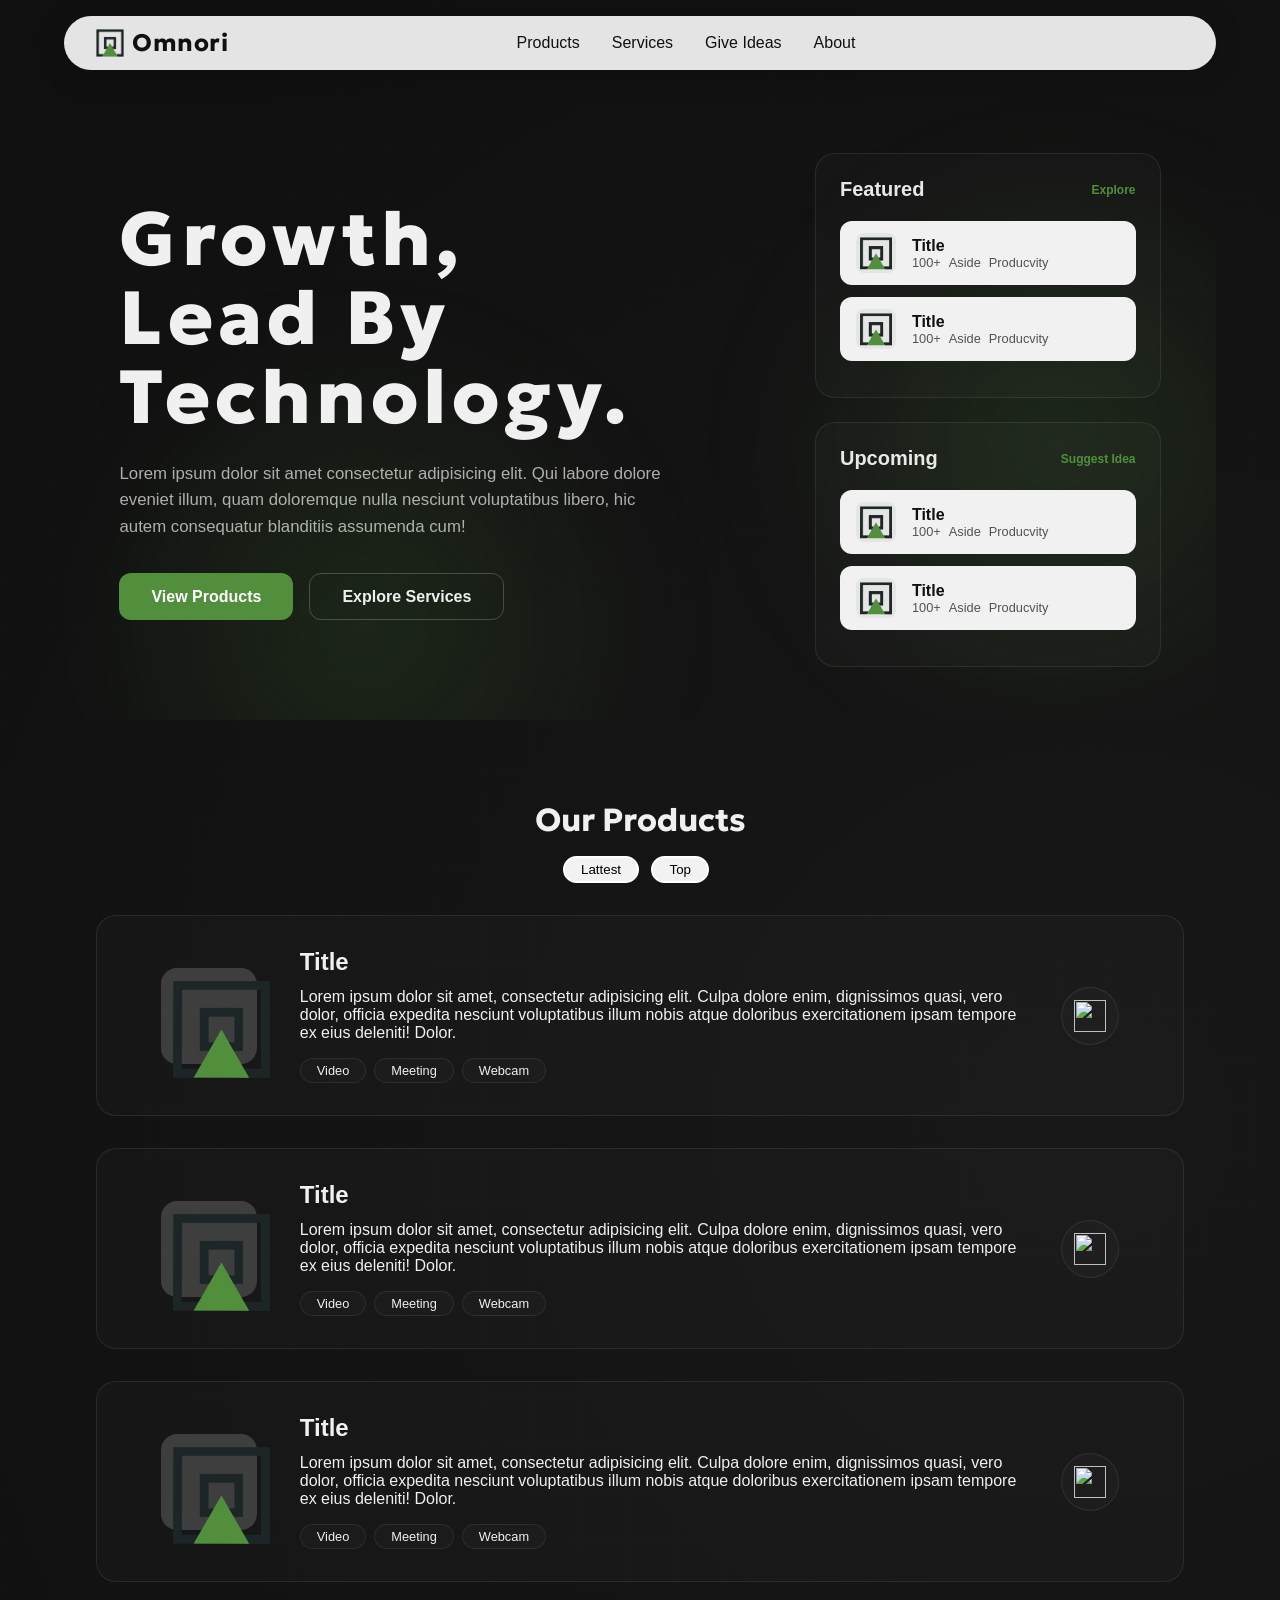
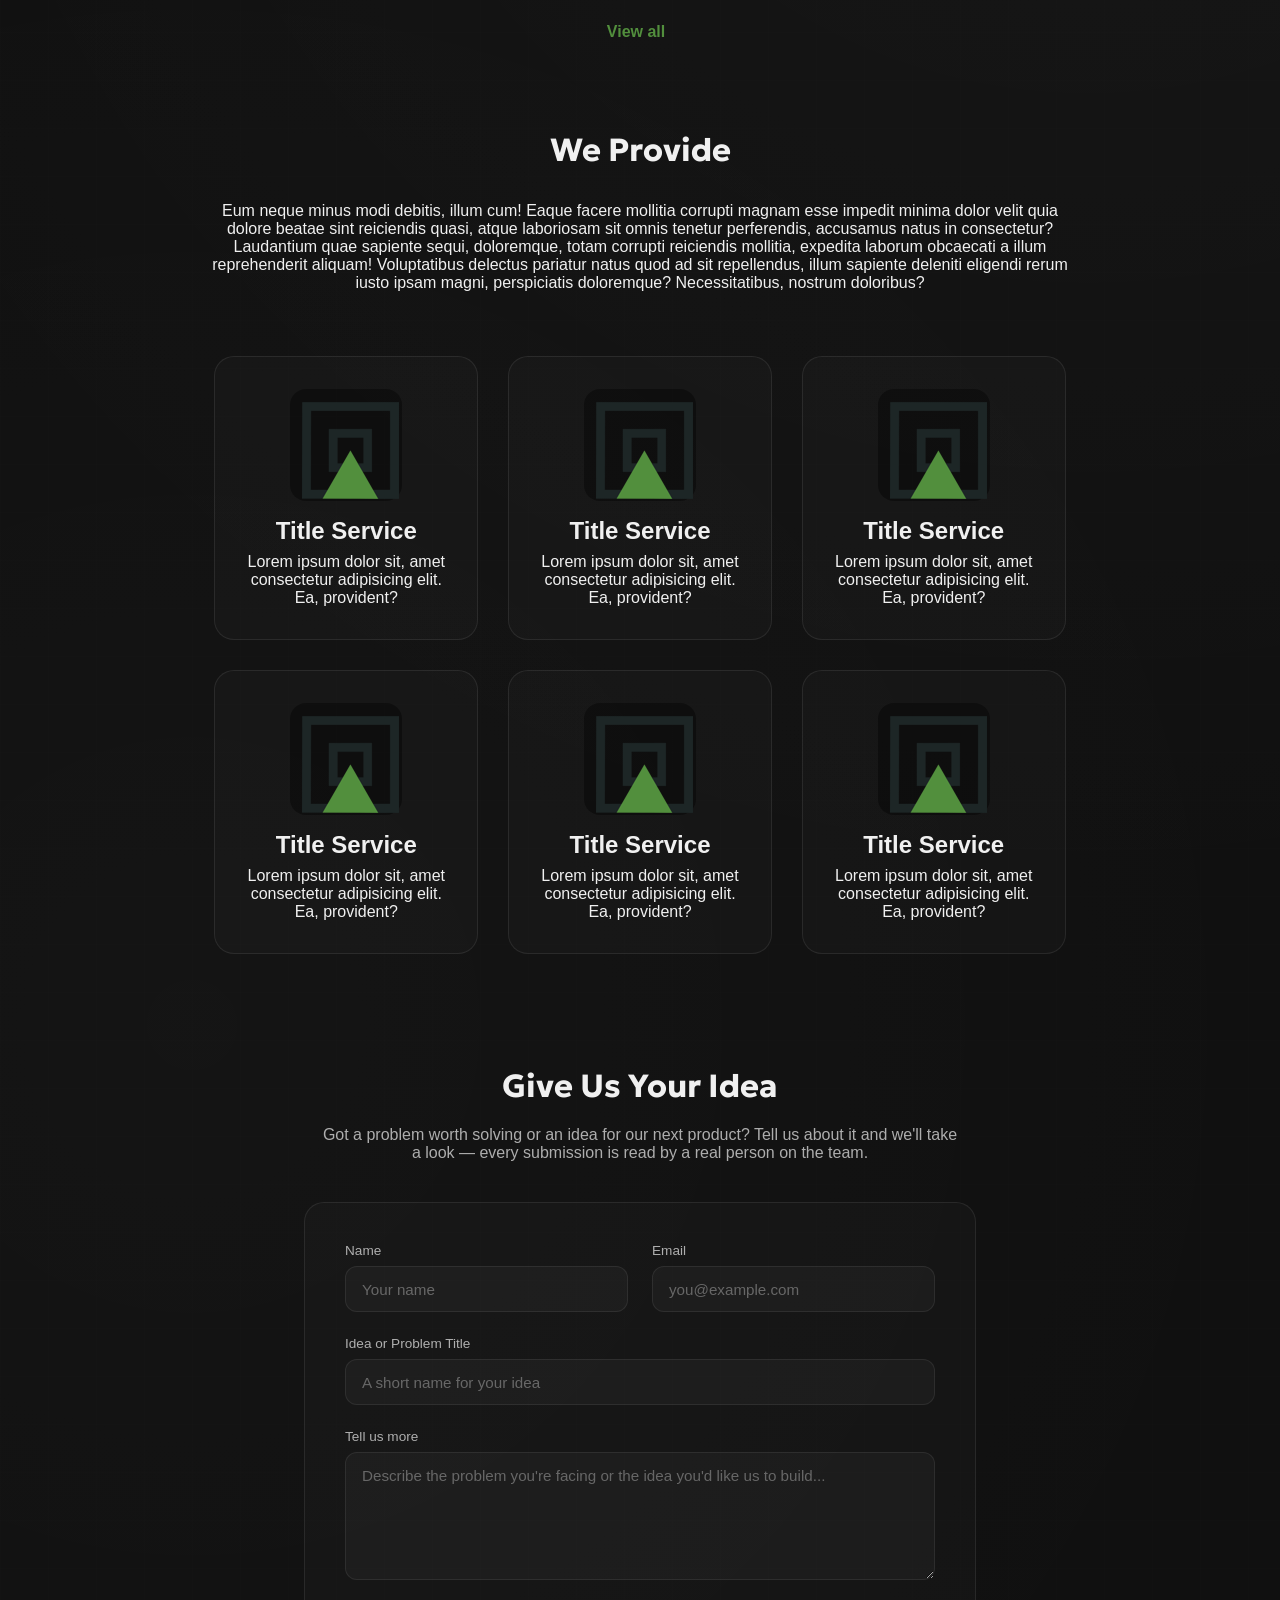
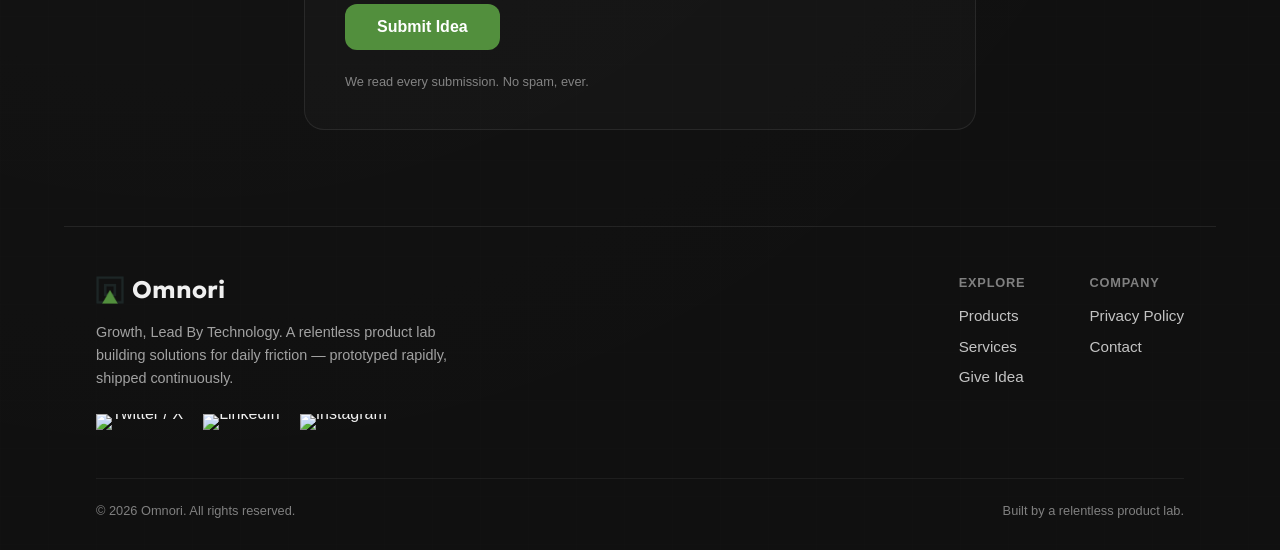
==== index.html @ 2a8014b4 "added responsivce mess" ====
<!DOCTYPE html>
<html lang="en">

<head>
    <meta charset="UTF-8">
    <meta name="viewport" content="width=device-width, initial-scale=1.0">
    <title>Omnori - Growth, Lead By Technology.</title>
  <meta name="title" content="Omnori | Relentless Product Lab | Endless Innovation">
  <meta name="description" content="Omnori is a relentless product lab building solutions for daily friction. We prototype rapidly and ship continuously. Explore tools like Infinity V Cam and PomoInfinity.">
  <meta name="keywords" content="Omnori, Infinity V Cam, PomoInfinity, product lab, rapid prototyping, browser extensions, productivity tools, virtual camera, pomodoro app, innovation">
  <meta name="author" content="Omnori">
  <meta name="robots" content="index, follow">
  <link rel="canonical" href="https://omnori.github.io/">

  <!-- Open Graph / Facebook -->
  <meta property="og:type" content="website">
  <meta property="og:url" content="https://omnori.github.io/">
  <meta property="og:title" content="Omnori | Relentless Product Lab">
  <meta property="og:description" content="Building solutions for daily friction. Rapid prototyping and continuous shipping. Discover our ecosystem of products.">
  <meta property="og:image" content="https://omnori.github.io/logo/logo-horizontal.jpg">

  <!-- Twitter -->
  <meta property="twitter:card" content="summary_large_image">
  <meta property="twitter:url" content="https://omnori.github.io/">
  <meta property="twitter:title" content="Omnori | Relentless Product Lab">
  <meta property="twitter:description" content="Building solutions for daily friction. Rapid prototyping and continuous shipping. Discover our ecosystem of products.">
  <meta property="twitter:image" content="https://omnori.github.io/logo/logo-horizontal.jpg">

  <!-- Favicon and Icons -->
  <link rel="icon" type="image/png" href="logo/logo-sm.png">
  <link rel="shortcut icon" type="image/png" href="logo/logo-sm.png">
  <link rel="apple-touch-icon" href="logo/logo.png">
  <link rel="manifest" href="manifest.json">
  <meta name="theme-color" content="#528F3D">

  <!-- JSON-LD Structured Data -->
  <script type="application/ld+json">
  {
    "@context": "https://schema.org",
    "@type": "Organization",
    "name": "Omnori",
    "url": "https://omnori.github.io/",
    "logo": "https://omnori.github.io/logo/logo.png",
    "image": "https://omnori.github.io/logo/logo-horizontal.jpg",
    "description": "A relentless product lab building solutions for daily friction. We prototype rapidly and ship continuously.",
    "brand": {
      "@type": "Brand",
      "name": "Omnori"
    },
    "slogan": "Endless Innovation"
  }
  </script>

    <!-- Styles and Css -->
    <style>
        /* fonts */
@import url('https://fonts.googleapis.com/css2?family=Geologica:wght,CRSV@100..900,0&display=swap');

    </style>
    <link rel="stylesheet" href="style.css">

</head>

<body>
    <div id="maincontainer">
        <header>
            <a id="logo">
                <img src="logo/logo.png" alt="Omnori Logo">
                <span>Omnori</span>
            </a>
            <div class="navi">
                <a href="#products"> Products </a>
                <a href="#services"> Services</a>
                <a href="#giveidea"> Give Ideas </a>
                <a href=""> About</a>

            </div>
            <div class="socials">
                <a href=""><img src="https://img.icons8.com/?size=100&id=85140&format=png&color=000000" alt=""></a>
                <a href=""><img src="https://img.icons8.com/?size=100&id=106567&format=png&color=000000" alt=""></a>
                <a href=""><img src="https://img.icons8.com/?size=100&id=86982&format=png&color=000000" alt=""></a>
            </div>
            <button id="navToggle" class="navtoggle" aria-label="Toggle navigation" aria-expanded="false">
                <span></span>
                <span></span>
                <span></span>
            </button>
        </header>

        <div id="hero">
            <div class="left">
                <div class="textsec">
                    <h2>Growth, <br> Lead By Technology.</h2>
                    <h4>Lorem ipsum dolor sit amet consectetur adipisicing elit. Qui labore dolore eveniet illum, quam
                        doloremque nulla nesciunt voluptatibus libero, hic autem consequatur blanditiis assumenda cum!
                    </h4>
                </div>

                <div class="cta">
                    <button>View Products</button><button>Explore Services</button>
                </div>

            </div>
            <div class="right">
                <div class="spotlight">
                    <div class="title">
                        <h2>Featured</h2>
                        <a href="">Explore</a>
                    </div>
                    <div class="pritem">
                        <img class="appicon" src="logo/logo-sm.png" alt="">
                        <div class="apptext">
                            <h3>Title</h3>
                            <div class="tags">
                                <span>100+</span>
                                <span>Aside</span>
                                <span>Producvity</span>
                            </div>
                        </div>
                    </div>
                    <div class="pritem">
                        <img class="appicon" src="logo/logo-sm.png" alt="">
                        <div class="apptext">
                            <h3>Title</h3>
                            <div class="tags">
                                <span>100+</span>
                                <span>Aside</span>
                                <span>Producvity</span>
                            </div>
                        </div>
                    </div>
                </div>
                <div class="spotlight">
                    <div class="title">
                        <h2>Upcoming</h2>
                        <a href="#giveidea">Suggest Idea</a>
                    </div>
                    <div class="pritem">
                        <img class="appicon" src="logo/logo-sm.png" alt="">
                        <div class="apptext">
                            <h3>Title</h3>
                            <div class="tags">
                                <span>100+</span>
                                <span>Aside</span>
                                <span>Producvity</span>
                            </div>
                        </div>
                    </div>
                    <div class="pritem">
                        <img class="appicon" src="logo/logo-sm.png" alt="">
                        <div class="apptext">
                            <h3>Title</h3>
                            <div class="tags">
                                <span>100+</span>
                                <span>Aside</span>
                                <span>Producvity</span>
                            </div>
                        </div>
                    </div>
                </div>
            </div>

        </div>
        <div id="products">
            <div class="heading">
                <h1>Our Products</h1>
                <div class="tags"><button>Lattest</button> <button>Top</button></div>
            </div>
            <div class="itemlist">
                <div class="item">

                    <div class="logo">
                        <img src="logo/logo-sm.png" alt="">

                    </div>
                    <div class="context">
                        <h3>Title</h3>
                        <p>Lorem ipsum dolor sit amet, consectetur adipisicing elit. Culpa dolore enim, dignissimos
                            quasi, vero dolor, officia expedita nesciunt voluptatibus illum nobis atque doloribus
                            exercitationem ipsam tempore ex eius deleniti! Dolor.</p>
                        <div class="tags"> <span>Video</span> <span>Meeting</span> <span>Webcam</span> </div>
                    </div>
                    <button><img src="https://img.icons8.com/?size=100&id=85504&format=png&color=f1f1f1"
                            alt=""></button>
                </div>
                 <div class="item">

                    <div class="logo">
                        <img src="logo/logo-sm.png" alt="">
                    </div>
                    <div class="context">
                        <h3>Title</h3>
                        <p>Lorem ipsum dolor sit amet, consectetur adipisicing elit. Culpa dolore enim, dignissimos
                            quasi, vero dolor, officia expedita nesciunt voluptatibus illum nobis atque doloribus
                            exercitationem ipsam tempore ex eius deleniti! Dolor.</p>
                        <div class="tags"> <span>Video</span> <span>Meeting</span> <span>Webcam</span> </div>
                    </div>
                    <button><img src="https://img.icons8.com/?size=100&id=85504&format=png&color=f1f1f1"
                            alt=""></button>
                </div>
                <div class="item">

                    <div class="logo">
                        <img src="logo/logo-sm.png" alt="">

                    </div>
                    <div class="context">
                        <h3>Title</h3>
                        <p>Lorem ipsum dolor sit amet, consectetur adipisicing elit. Culpa dolore enim, dignissimos
                            quasi, vero dolor, officia expedita nesciunt voluptatibus illum nobis atque doloribus
                            exercitationem ipsam tempore ex eius deleniti! Dolor.</p>
                        <div class="tags"> <span>Video</span> <span>Meeting</span> <span>Webcam</span> </div>
                    </div>
                    <button><img src="https://img.icons8.com/?size=100&id=85504&format=png&color=f1f1f1"
                            alt=""></button>
                </div>
            </div>
            <div class="moresec">
                <a href="" class="viewmore"> View all <img
                        src="https://img.icons8.com/?size=100&id=85123&format=png&color=f1f1f1" alt=""></a>
            </div>
        </div>
        <div id="services">
            <div class="heading">
                <h1>We Provide</h1>
                <p>Eum neque minus modi debitis, illum cum! Eaque facere mollitia corrupti magnam esse impedit minima
                    dolor velit quia dolore beatae sint reiciendis quasi, atque laboriosam sit omnis tenetur
                    perferendis, accusamus natus in consectetur? Laudantium quae sapiente sequi, doloremque, totam
                    corrupti reiciendis mollitia, expedita laborum obcaecati a illum reprehenderit aliquam! Voluptatibus
                    delectus pariatur natus quod ad sit repellendus, illum sapiente deleniti eligendi rerum iusto ipsam
                    magni, perspiciatis doloremque? Necessitatibus, nostrum doloribus?</p>

            </div>
            <div class="servitemcont">
                <div class="servitem">
                    <div class="servicon">
                        <img src="logo/logo-sm.png" alt="">
                    </div>
                    <div class="context">
                        <h3>Title Service</h3>
                        <p>Lorem ipsum dolor sit, amet consectetur adipisicing elit. Ea, provident?</p>
                    </div>
                </div>
                <div class="servitem">
                    <div class="servicon">
                        <img src="logo/logo-sm.png" alt="">
                    </div>
                    <div class="context">
                        <h3>Title Service</h3>
                        <p>Lorem ipsum dolor sit, amet consectetur adipisicing elit. Ea, provident?</p>
                    </div>
                </div>
                <div class="servitem">
                    <div class="servicon">
                        <img src="logo/logo-sm.png" alt="">
                    </div>
                    <div class="context">
                        <h3>Title Service</h3>
                        <p>Lorem ipsum dolor sit, amet consectetur adipisicing elit. Ea, provident?</p>
                    </div>
                </div>
                 <div class="servitem">
                    <div class="servicon">
                        <img src="logo/logo-sm.png" alt="">
                    </div>
                    <div class="context">
                        <h3>Title Service</h3>
                        <p>Lorem ipsum dolor sit, amet consectetur adipisicing elit. Ea, provident?</p>
                    </div>
                </div>
                <div class="servitem">
                    <div class="servicon">
                        <img src="logo/logo-sm.png" alt="">
                    </div>
                    <div class="context">
                        <h3>Title Service</h3>
                        <p>Lorem ipsum dolor sit, amet consectetur adipisicing elit. Ea, provident?</p>
                    </div>
                </div>
                <div class="servitem">
                    <div class="servicon">
                        <img src="logo/logo-sm.png" alt="">
                    </div>
                    <div class="context">
                        <h3>Title Service</h3>
                        <p>Lorem ipsum dolor sit, amet consectetur adipisicing elit. Ea, provident?</p>
                    </div>
                </div>
            </div>

        </div>

        <div id="giveidea">
            <div class="heading">
                <h1>Give Us Your Idea</h1>
                <p>Got a problem worth solving or an idea for our next product? Tell us about it and we'll take a
                    look — every submission is read by a real person on the team.</p>
            </div>
            <form class="ideaform">
                <div class="formrow">
                    <div class="formgroup">
                        <label for="ideaName">Name</label>
                        <input type="text" id="ideaName" name="name" placeholder="Your name" required>
                    </div>
                    <div class="formgroup">
                        <label for="ideaEmail">Email</label>
                        <input type="email" id="ideaEmail" name="email" placeholder="you@example.com" required>
                    </div>
                </div>
                <div class="formgroup">
                    <label for="ideaTitle">Idea or Problem Title</label>
                    <input type="text" id="ideaTitle" name="title" placeholder="A short name for your idea" required>
                </div>
                <div class="formgroup">
                    <label for="ideaDetails">Tell us more</label>
                    <textarea id="ideaDetails" name="details" rows="5"
                        placeholder="Describe the problem you're facing or the idea you'd like us to build..."
                        required></textarea>
                </div>
                <button type="submit" class="submitbtn">Submit Idea</button>
                <p class="formnote">We read every submission. No spam, ever.</p>
            </form>
        </div>

    </div>

    <footer>
        <div class="footertop">
            <div class="footerbrand">
                <a class="brandlogo" href="#">
                    <img src="logo/logo.png" alt="Omnori Logo">
                    <span>Omnori</span>
                </a>
                <p>Growth, Lead By Technology. A relentless product lab building solutions for daily friction —
                    prototyped rapidly, shipped continuously.</p>
                <div class="socials">
                    <a href=""><img src="https://img.icons8.com/?size=100&id=85140&format=png&color=f1f1f1" alt="Twitter / X"></a>
                    <a href=""><img src="https://img.icons8.com/?size=100&id=106567&format=png&color=f1f1f1" alt="LinkedIn"></a>
                    <a href=""><img src="https://img.icons8.com/?size=100&id=86982&format=png&color=f1f1f1" alt="Instagram"></a>
                </div>
            </div>
            <div class="footerlinks">
                <div class="linkcol">
                    <h4>Explore</h4>
                    <a href="#products">Products</a>
                    <a href="#services">Services</a>
                    <a href="#giveidea">Give Idea</a>
                </div>
                <div class="linkcol">
                    <h4>Company</h4>
                    <a href="privacy-policy.html">Privacy Policy</a>
                    <a href="mailto:buildinfinity8@gmail.com">Contact</a>
                </div>
            </div>
        </div>
        <div class="footerbottom">
            <p>&copy; 2026 Omnori. All rights reserved.</p>
            <p>Built by a relentless product lab.</p>
        </div>
    </footer>
</body>
<script>
    const ideaForm = document.querySelector('.ideaform')

    if (ideaForm) {
        ideaForm.addEventListener('submit', (e) => {
            e.preventDefault()
            const note = ideaForm.querySelector('.formnote')
            ideaForm.reset()
            if (note) note.textContent = "Thanks — we've received your idea!"
        })
    }

    const navToggle = document.getElementById('navToggle')
    const navi = document.querySelector('header .navi')

    if (navToggle && navi) {
        const closeNav = () => {
            navi.classList.remove('open')
            navToggle.classList.remove('open')
            navToggle.setAttribute('aria-expanded', 'false')
        }

        navToggle.addEventListener('click', () => {
            const isOpen = navi.classList.toggle('open')
            navToggle.classList.toggle('open', isOpen)
            navToggle.setAttribute('aria-expanded', String(isOpen))
        })

        navi.querySelectorAll('a').forEach(link => link.addEventListener('click', closeNav))

        document.addEventListener('click', (e) => {
            if (!navi.classList.contains('open')) return
            if (!navi.contains(e.target) && !navToggle.contains(e.target)) closeNav()
        })
    }
</script>

</html>
---- style.css ----
:root {
    --primarybg: rgb(16, 16, 16);
    --secondarycolor: rgb(240, 240, 240);
    --white: rgb(255, 255, 255);
    --whitesolid: rgb(241, 241, 241);
    --accentgreen-rgb: 82, 143, 61;
    --accentgreen: rgb(var(--accentgreen-rgb));
    --accentgreen-hover: color-mix(in srgb, var(--accentgreen) 85%, white);
    --logofont: "Geologica";
    --subfont: "Merriweather Sans", sans-serif;
}

/* 1. Reset & Global Styles */
* {
    margin: 0;
    padding: 0;
    box-sizing: border-box;
    font-family: var(--subfont);
}

body {
    background-color: var(--primarybg);
    color: var(--secondarycolor);
    font-family: var(--subfont);
    min-height: 100vh;
    overflow-x: hidden;

    /* INDUSTRY STANDARD BACKGROUND: Subtle tech grid + Soft ambient glows */
    background-image:
        radial-gradient(circle at 85% 30%, rgba(255, 255, 255, 0.03) 0%, transparent 50%),
        radial-gradient(circle at 15% 70%, rgba(255, 255, 255, 0.02) 0%, transparent 40%),
        linear-gradient(rgba(255, 255, 255, 0.004) 1px, transparent 1px),
        linear-gradient(90deg, rgba(255, 255, 255, 0.004) 1px, transparent 1px);
    background-size: 100% 100%, 100% 100%, 48px 48px, 48px 48px;
}

a {
    text-decoration: none;
    color: inherit;
    transition: opacity 0.2s ease;

    &:hover {
        opacity: 0.75;
    }
}

/* 2. Main Container */
#maincontainer {
    width: 90%;
    max-width: 1600px;
    margin: auto;
    position: relative;
}

/* Anchor offset so fixed header doesn't cover section titles on scroll */
html {
    scroll-behavior: smooth;
}

#products,
#services,
#giveidea {
    scroll-margin-top: 7rem;
}

/* Shared section-heading look (Products / Services / Give Idea) */
.heading {
    text-align: center;

    h1 {
        font-family: var(--logofont);
    }
}

/* Large displays / TVs: scale the whole rem-based layout up a notch for
   far-viewing-distance readability, and give the capped container a bit
   more room instead of leaving it stranded in empty space. */
@media (min-width: 1920px) {
    html {
        font-size: 18px;
    }

    #maincontainer,
    header,
    footer {
        max-width: 1800px;
    }
}

/* 3. Header Section (Perfectly Centered & Blurred Overlays) */
header {
    position: fixed;
    top: 1rem;
    left: 50%;
    transform: translateX(-50%);
    width: 90%;
    max-width: 1600px;

    display: flex;
    align-items: center;
    justify-content: space-between;

    background-color: rgba(241, 241, 241, 0.95);
    backdrop-filter: blur(12px);
    /* Content beautifully blurs as it passes underneath */
    padding: 0.75rem 2rem;
    border-radius: 50px;
    /* Fully rounded pill shape matches high-end UI patterns */
    z-index: 1000;
    box-shadow: 0 4px 30px rgba(0, 0, 0, 0.2);

    /* Safe color override for header child elements */
    a,
    span,
    div {
        color: var(--primarybg);
    }

    #logo {
        font-size: 1.5rem;
        font-weight: 700;
        letter-spacing: 0.5px;
        display: flex;
        align-items: center;
        gap: 0.5rem;

        span {
            font-family: var(--logofont);
        }

        img {
            height: 1.75rem;
            width: auto;
        }
    }

    .navi {
        display: flex;
        gap: 2rem;
        font-size: 1rem;
        font-weight: 500;

        a:hover {
            opacity: 1;
            color: var(--accentgreen);
        }
    }

    .socials {
        display: flex;
        align-items: center;
        gap: 1.25rem;

        a {
            line-height: 0;

            img {
                height: 1.5rem;
                width: auto;
            }
        }
    }

    .navtoggle {
        display: none;
        flex-direction: column;
        justify-content: center;
        gap: 5px;
        width: 2.25rem;
        height: 2.25rem;
        padding: 0;
        border: none;
        background: transparent;
        cursor: pointer;

        span {
            display: block;
            height: 2px;
            width: 100%;
            background-color: var(--primarybg);
            border-radius: 2px;
            transition: transform 0.25s ease, opacity 0.25s ease;
        }

        &.open span:nth-child(1) {
            transform: translateY(7px) rotate(45deg);
        }

        &.open span:nth-child(2) {
            opacity: 0;
        }

        &.open span:nth-child(3) {
            transform: translateY(-7px) rotate(-45deg);
        }
    }
}

/* Tablet & mobile nav: collapse inline links into a toggled dropdown panel */
@media (max-width: 860px) {
    header {
        padding: 0.65rem 1.25rem;

        .navi {
            position: fixed;
            top: 4.75rem;
            left: 50%;
            transform: translateX(-50%) translateY(-12px);
            width: 90%;
            max-width: 22rem;
            flex-direction: column;
            align-items: center;
            gap: 1.25rem;
            padding: 1.5rem;
            background-color: rgba(241, 241, 241, 0.98);
            backdrop-filter: blur(12px);
            border-radius: 1.25rem;
            box-shadow: 0 20px 40px rgba(0, 0, 0, 0.3);
            opacity: 0;
            visibility: hidden;
            pointer-events: none;
            transition: opacity 0.25s ease, transform 0.25s ease, visibility 0.25s;
            z-index: 999;

            &.open {
                opacity: 1;
                visibility: visible;
                pointer-events: auto;
                transform: translateX(-50%) translateY(0);
            }
        }

        .socials {
            display: none;
        }

        .navtoggle {
            display: flex;
        }
    }
}

/* 4. Hero Section */
#hero {
    position: relative;
    overflow: hidden;
    display: flex;
    align-items: center;
    justify-content: space-evenly;
    min-height: 80vh;
    padding-top: 100px;
    /* Clears fixed header space */
    gap: 4rem;

    .left {
        width: 50%;
        display: flex;
        align-items: flex-start;
        flex-direction: column;
        justify-content: center;

        .textsec {
            h2 {
                font-size: clamp(2.75rem, 4vw + 1.5rem, 7rem);
                line-height: 1.05;
                font-weight: 800;
                letter-spacing: -1px;
                font-family: var(--logofont);
                letter-spacing: clamp(0.15rem, 0.4vw, 0.7rem);
            }

            h4 {
                margin: 1.5rem 0 2rem 0;
                font-size: 1.05rem;
                line-height: 1.6;
                max-width: 34rem;
                color: rgba(240, 240, 240, 0.7);
                /* Improved body text hierarchy readability */
                font-weight: 400;
            }
        }

        .cta {
            display: flex;
            gap: 1rem;

            button {
                font-size: 1rem;
                font-weight: 600;
                color: var(--white);
                background-color: var(--accentgreen);
                padding: 0.85rem 2rem;
                border-radius: 0.75rem;
                border: none;
                cursor: pointer;
                transition: transform 0.2s cubic-bezier(0.16, 1, 0.3, 1), background-color 0.2s ease;

                &:hover {
                    transform: translateY(-2px);
                    background-color: var(--accentgreen-hover);
                }

                /* Outlined variant for your secondary button */
                &:last-child {
                    background-color: transparent;
                    border: 1px solid rgba(255, 255, 255, 0.2);
                    color: var(--secondarycolor);

                    &:hover {
                        background-color: rgba(var(--accentgreen-rgb), 0.1);
                        border-color: var(--accentgreen);
                        color: var(--accentgreen);
                    }
                }
            }
        }
    }

    .right {
        width: 30%;
        display: flex;
        flex-direction: column;
        justify-content: center;
        gap: 1.5rem;
        /* Separates multiple featured product containers evenly */

        .spotlight {
            padding: 1.5rem;
            border-radius: 1.25rem;
            width: 100%;
            border: 1px solid rgba(255, 255, 255, 0.08);
            /* Sophisticated dark border */
            background-color: rgba(255, 255, 255, 0.02);

            .title {
                display: flex;
                align-items: center;
                justify-content: space-between;
                margin-bottom: 1.25rem;

                h2 {
                    font-size: 1.25rem;
                    font-weight: 600;

                    color: rgba(255, 255, 255, 0.9);
                }

                a {
                    font-size: 0.75rem;
                    color: var(--accentgreen);
                    font-weight: 600;
                }
            }



            .pritem {
                background-color: var(--whitesolid);
                padding: 0.75rem 1rem;
                margin: 0.75rem 0;
                border-radius: 0.75rem;
                color: var(--primarybg);

                /* FIXES THE SQUISHED LAYOUT IN SCREENSHOT */
                display: flex;
                align-items: center;
                gap: 1rem;

                img {
                    height: 2.5rem;
                    width: 2.5rem;
                    object-fit: cover;
                    border-radius: 0.5rem;
                    background-color: rgba(0, 0, 0, 0.05);
                    /* Safe background placeholder */
                }

                /* Text container wrap to layout Title & Subtitle nicely */
                .apptext {
                    display: flex;
                    flex-direction: column;

                    h3 {
                        font-weight: 700;
                        font-size: 1rem;
                    }

                    div.tags {
                        display: flex;
                        flex-wrap: wrap;
                        gap: 0.5rem;
                    }

                    div span {
                        font-size: 0.8rem;
                        opacity: 0.7;
                        white-space: nowrap;
                    }
                }
            }
        }
    }
}

/* Tablet: stack hero text above the featured cards instead of side-by-side */
@media (max-width: 1080px) {
    #hero {
        flex-direction: column;
        align-items: stretch;
        min-height: unset;
        padding-top: 8rem;
        gap: 3rem;

        .left {
            width: 100%;
            align-items: center;
            text-align: center;

            .textsec h4 {
                max-width: 40rem;
                margin-left: auto;
                margin-right: auto;
            }

            .cta {
                justify-content: center;
            }
        }

        .right {
            width: 100%;
        }
    }
}

@media (max-width: 600px) {
    #hero .left .cta {
        flex-direction: column;
        width: 100%;

        button {
            width: 100%;
        }
    }
}

#hero::before {
    content: '';
    position: absolute;
    top: 45%;
    left: 00%;
    width: clamp(180px, 60vw, 600px);
    height: clamp(180px, 50vw, 600px);
    background: radial-gradient(circle, rgba(var(--accentgreen-rgb), 0.18) 0%, rgba(0, 0, 0, 0) 70%);
    z-index: -1;
    filter: blur(50px);
}

#hero::after {
    content: '';
    position: absolute;
    top: 20%;
    left: 60%;
    width: clamp(180px, 60vw, 600px);
    height: clamp(180px, 50vw, 600px);
    background: radial-gradient(circle, rgba(var(--accentgreen-rgb), 0.18) 0%, rgba(0, 0, 0, 0) 70%);
    z-index: -1;
    filter: blur(50px);
}

#products {

    min-height: 70vh;
    gap: 4rem;
    margin: 5rem 0 0 0;
    padding: 0 2rem;


    .heading {
        .tags {
            margin: 1rem 0rem;

            button {
                margin: 0rem 0.5rem 0 0;
                border-radius: 1.25rem;
                padding: 0.25rem 1rem;
                border: 2px solid var(--white);
                background-color: rgb(242, 242, 242);

            }
        }
    }

    .itemlist {
        .item {
            margin: 2rem 0rem;
            padding: 2rem 4rem;
            border-radius: 1.25rem;
            width: 100%;

            border: 1px solid rgba(255, 255, 255, 0.08);
            /* Sophisticated dark border */
            background-color: rgba(255, 255, 255, 0.02);
            display: flex;
            align-items: center;
            justify-content: space-between;
            transition: border-color 0.2s ease;

            &:hover {
                border-color: rgba(var(--accentgreen-rgb), 0.45);
            }

            .logo {
                height: 6rem;
                width: 6rem;
                background-color: rgba(103, 103, 103, 0.501);
                border-radius: 1rem;
            }

            .context {
                max-width: 75%;
                height: 100%;

                h3 {
                    font-size: 1.5rem;
                }

                p {
                    margin: 0.75rem 0 1rem;
                    font-weight: 200;

                }

                .tags {
                    display: flex;
                    flex-wrap: wrap;
                    gap: 0.5rem;

                    span {
                        border: 1px solid rgba(255, 255, 255, 0.08);
                        background-color: rgba(255, 255, 255, 0.02);
                        padding: 0.25rem 1rem;
                        font-size: 0.8rem;
                        border-radius: 5rem;
                        white-space: nowrap;
                    }
                }
            }

            button {
                border: none;
                background-color: transparent;
                border: 1px solid rgba(255, 255, 255, 0.08);
                background-color: rgba(255, 255, 255, 0.02);
                border-radius: 5rem;
                padding: 0.75rem;
                display: flex;
                align-items: center;
                justify-content: center;

                img {
                    height: 2rem;
                    width: 2rem;
                }
            }
        }
    }

    .moresec {
        display: flex;
        align-items: center;
        justify-content: center;

        a {
            display: flex;
            align-items: center;
            justify-content: center;
            font-weight: 700;
            color: var(--accentgreen);

            img {
                height: 2rem;
                margin: 0 0 0.25rem 0.5rem;
            }
        }
    }
}

@media (max-width: 1080px) {
    #products .itemlist .item {
        flex-direction: column;
        align-items: flex-start;
        gap: 1.5rem;
        padding: 1.75rem;

        .context {
            max-width: 100%;
        }
    }
}

@media (max-width: 480px) {
    #products {
        padding: 0 1.25rem;
    }

    #products .itemlist .item {
        padding: 1.25rem;
    }
}

#services {

    min-height: 80vh;
    gap: 4rem;
    margin: 5rem 0 0 0;
    padding: 0 2rem;

    .heading {
        p {
            margin: 2rem auto 0;
            max-width: 55rem;
            font-weight: 300;
        }
    }

    .servitemcont {
        margin: 2rem auto;
        width: 90%;
        padding: 2rem 4rem;
        display: grid;
        grid-template-columns: repeat(3, 1fr);
        grid-template-rows: repeat(2, 1fr);
        gap: 30px;

        .servitem {
            margin: 0rem auto;
            padding: 2rem 2rem;
            border-radius: 1.25rem;

            border: 1px solid rgba(255, 255, 255, 0.08);
            background-color: rgba(255, 255, 255, 0.02);
            display: flex;
            flex-direction: column;
            align-items: center;
            justify-content: space-around;
            min-height: 15rem;
            min-width: 15rem;
            transition: border-color 0.2s ease;

            &:hover {
                border-color: rgba(var(--accentgreen-rgb), 0.45);
            }

            .servicon {
                height: 7rem;
                width: 7rem;
                background-color: rgba(0, 0, 0, 0.386);
                border-radius: 1rem;
            }

            .context {
                text-align: center;

                h3 {
                    margin: 1rem 0 0.5rem;
                    font-size: 1.5rem;
                }
            }
        }
    }
}

@media (max-width: 1080px) {
    #services .servitemcont {
        width: 100%;
        padding: 2rem 0;
        grid-template-columns: repeat(2, 1fr);
        grid-template-rows: repeat(3, 1fr);
    }
}

@media (max-width: 640px) {
    #services .servitemcont {
        grid-template-columns: 1fr;
        grid-template-rows: none;

        .servitem {
            width: 100%;
            min-width: unset;
        }
    }
}

/* 5. Give Idea Section */
#giveidea {
    min-height: 60vh;
    margin: 5rem 0 0 0;
    padding: 0 2rem;

    .heading {
        p {
            margin: 1.25rem auto 0;
            max-width: 40rem;
            font-weight: 300;
            color: rgba(240, 240, 240, 0.7);
        }
    }

    .ideaform {
        max-width: 42rem;
        margin: 2.5rem auto 0;
        padding: 2.5rem;
        border-radius: 1.25rem;
        border: 1px solid rgba(255, 255, 255, 0.08);
        background-color: rgba(255, 255, 255, 0.02);
        display: flex;
        flex-direction: column;
        gap: 1.5rem;

        .formrow {
            display: flex;
            gap: 1.5rem;

            @media (max-width: 640px) {
                flex-direction: column;
            }
        }

        .formgroup {
            flex: 1;
            display: flex;
            flex-direction: column;
            gap: 0.5rem;

            label {
                font-size: 0.85rem;
                font-weight: 500;
                color: rgba(240, 240, 240, 0.7);
            }

            input,
            textarea {
                font-family: var(--subfont);
                font-size: 0.95rem;
                color: var(--secondarycolor);
                background-color: rgba(255, 255, 255, 0.03);
                border: 1px solid rgba(255, 255, 255, 0.08);
                border-radius: 0.75rem;
                padding: 0.85rem 1rem;
                outline: none;
                transition: border-color 0.2s ease, background-color 0.2s ease;

                &:focus {
                    border-color: var(--accentgreen);
                    background-color: rgba(255, 255, 255, 0.05);
                    box-shadow: 0 0 0 3px rgba(var(--accentgreen-rgb), 0.15);
                }

                &::placeholder {
                    color: rgba(240, 240, 240, 0.35);
                }
            }

            textarea {
                resize: vertical;
                min-height: 8rem;
            }
        }

        .submitbtn {
            align-self: flex-start;
            font-size: 1rem;
            font-weight: 600;
            color: var(--white);
            background-color: var(--accentgreen);
            padding: 0.85rem 2rem;
            border-radius: 0.75rem;
            border: none;
            cursor: pointer;
            transition: transform 0.2s cubic-bezier(0.16, 1, 0.3, 1), background-color 0.2s ease;

            &:hover {
                transform: translateY(-2px);
                background-color: var(--accentgreen-hover);
            }
        }

        .formnote {
            font-size: 0.8rem;
            color: rgba(240, 240, 240, 0.5);
        }
    }
}

@media (max-width: 640px) {
    #giveidea .ideaform {
        padding: 1.5rem;
    }
}

/* 6. Footer */
footer {
    width: 90%;
    max-width: 1600px;
    margin: 6rem auto 0;
    padding: 3rem 2rem 2rem;
    border-top: 1px solid rgba(255, 255, 255, 0.08);

    .footertop {
        display: flex;
        justify-content: space-between;
        gap: 4rem;
        flex-wrap: wrap;
    }

    .footerbrand {
        max-width: 22rem;

        .brandlogo {
            font-size: 1.5rem;
            font-weight: 700;
            display: flex;
            align-items: center;
            gap: 0.5rem;

            span {
                font-family: var(--logofont);
            }

            img {
                height: 1.75rem;
                width: auto;
            }
        }

        p {
            margin: 1rem 0 1.5rem;
            font-size: 0.9rem;
            line-height: 1.6;
            color: rgba(240, 240, 240, 0.65);
        }

        .socials {
            display: flex;
            align-items: center;
            gap: 1.25rem;

            a {
                line-height: 0;
            }

            img {
                height: 1.5rem;
                width: auto;
            }
        }
    }

    .footerlinks {
        display: flex;
        gap: 4rem;
        flex-wrap: wrap;
    }

    .linkcol {
        display: flex;
        flex-direction: column;
        gap: 0.85rem;

        h4 {
            font-size: 0.8rem;
            font-weight: 600;
            letter-spacing: 0.05rem;
            text-transform: uppercase;
            color: rgba(240, 240, 240, 0.5);
            margin-bottom: 0.25rem;
        }

        a {
            font-size: 0.95rem;
            color: rgba(240, 240, 240, 0.8);

            &:hover {
                opacity: 1;
                color: var(--accentgreen);
            }
        }
    }

    .footerbottom {
        display: flex;
        justify-content: space-between;
        align-items: center;
        flex-wrap: wrap;
        gap: 1rem;
        margin-top: 3rem;
        padding-top: 1.5rem;
        border-top: 1px solid rgba(255, 255, 255, 0.06);
        font-size: 0.8rem;
        color: rgba(240, 240, 240, 0.5);
    }
}

@media (max-width: 640px) {
    footer {
        padding: 2.5rem 1.25rem 1.5rem;

        .footertop {
            gap: 2.5rem;
        }

        .footerbrand {
            max-width: 100%;
        }

        .footerlinks {
            width: 100%;
            gap: 2.5rem;
        }

        .footerbottom {
            flex-direction: column;
            align-items: flex-start;
            gap: 0.5rem;
        }
    }
}
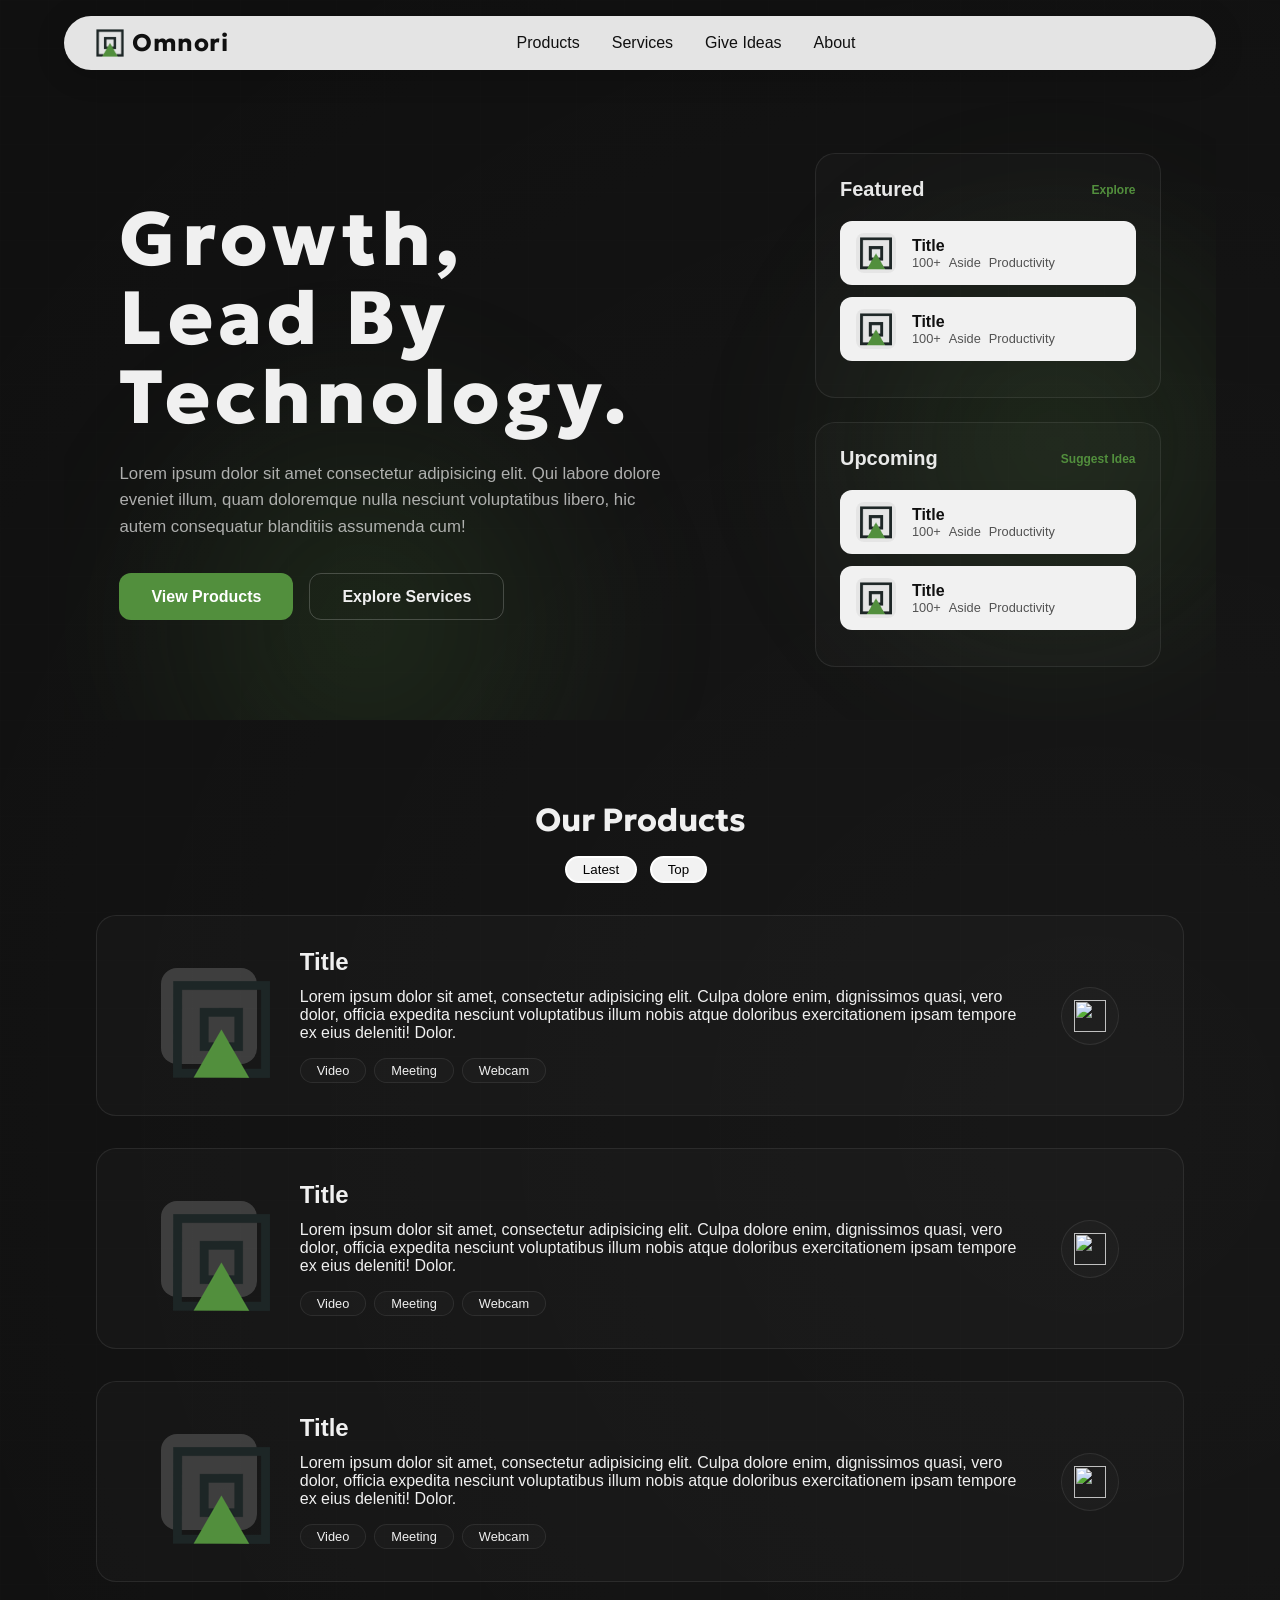
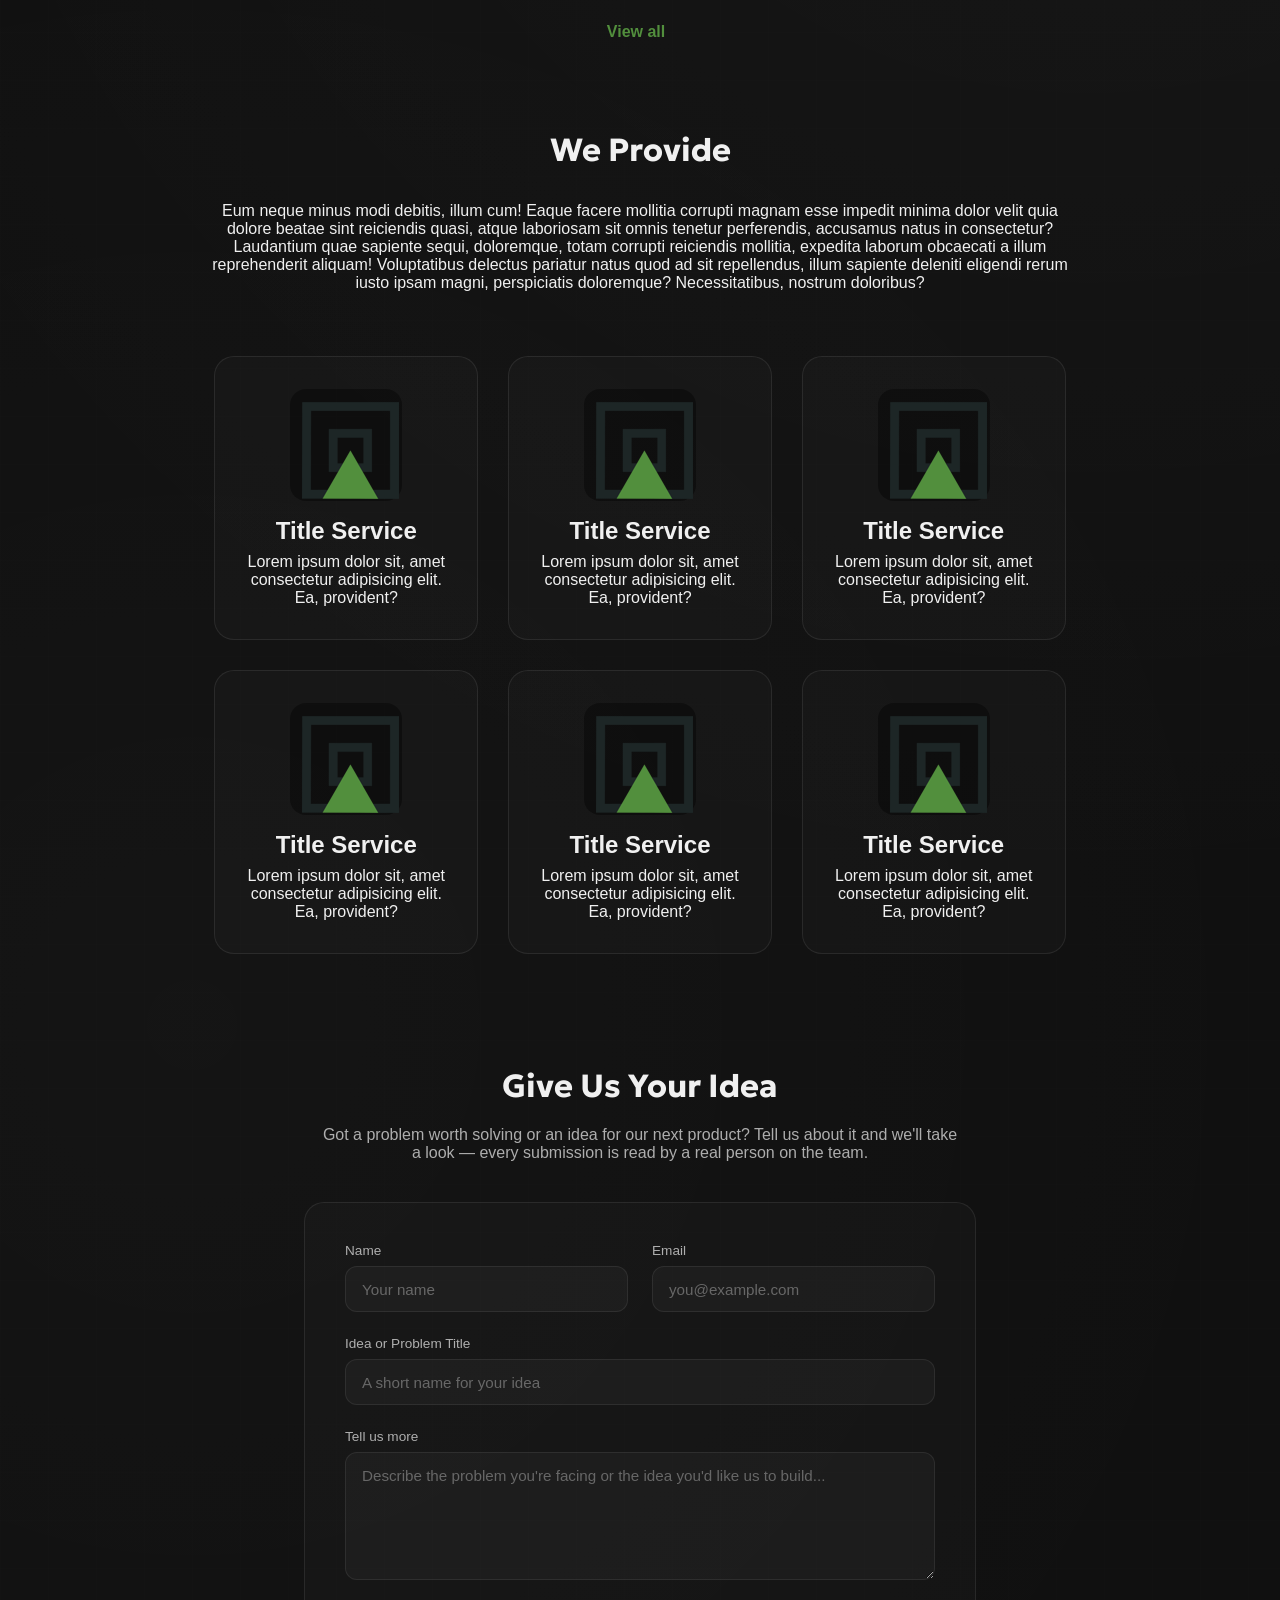
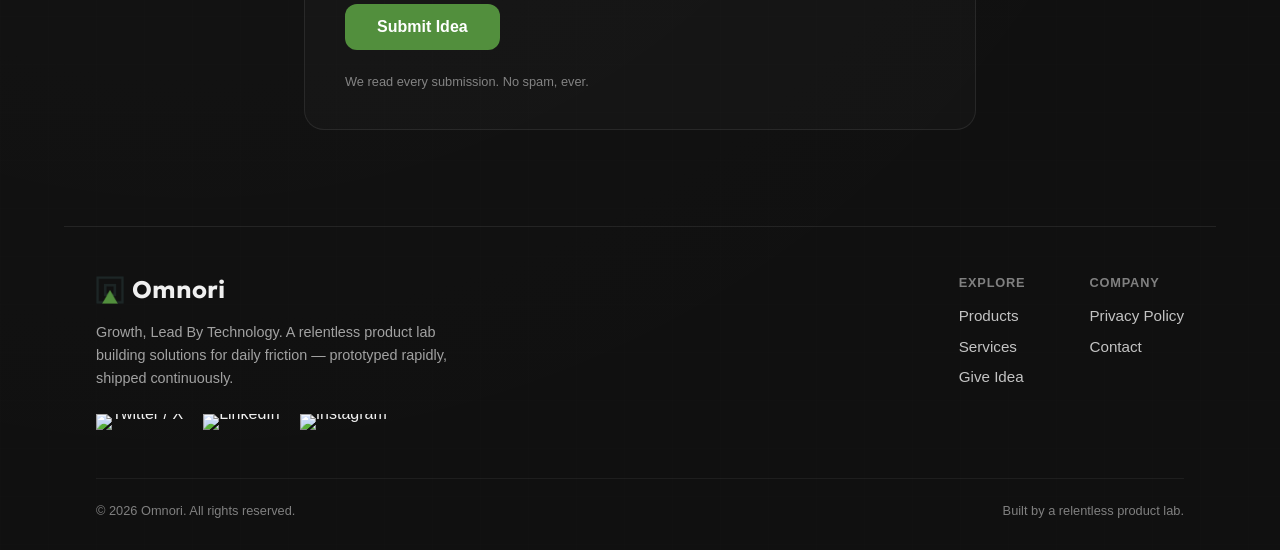
==== commit 9c4c17ba: "added newer site map" ====
--- a/index.html
+++ b/index.html
@@ -64,7 +64,7 @@
 <body>
     <div id="maincontainer">
         <header>
-            <a id="logo">
+            <a id="logo" href="#">
                 <img src="logo/logo.png" alt="Omnori Logo">
                 <span>Omnori</span>
             </a>
@@ -72,13 +72,13 @@
                 <a href="#products"> Products </a>
                 <a href="#services"> Services</a>
                 <a href="#giveidea"> Give Ideas </a>
-                <a href=""> About</a>
+                <a href="#"> About</a>
 
             </div>
             <div class="socials">
-                <a href=""><img src="https://img.icons8.com/?size=100&id=85140&format=png&color=000000" alt=""></a>
-                <a href=""><img src="https://img.icons8.com/?size=100&id=106567&format=png&color=000000" alt=""></a>
-                <a href=""><img src="https://img.icons8.com/?size=100&id=86982&format=png&color=000000" alt=""></a>
+                <a href="#"><img src="https://img.icons8.com/?size=100&id=85140&format=png&color=000000" alt=""></a>
+                <a href="#"><img src="https://img.icons8.com/?size=100&id=106567&format=png&color=000000" alt=""></a>
+                <a href="#"><img src="https://img.icons8.com/?size=100&id=86982&format=png&color=000000" alt=""></a>
             </div>
             <button id="navToggle" class="navtoggle" aria-label="Toggle navigation" aria-expanded="false">
                 <span></span>
@@ -97,7 +97,7 @@
                 </div>
 
                 <div class="cta">
-                    <button>View Products</button><button>Explore Services</button>
+                    <button id="ctaProducts">View Products</button><button id="ctaServices">Explore Services</button>
                 </div>
 
             </div>
@@ -105,7 +105,7 @@
                 <div class="spotlight">
                     <div class="title">
                         <h2>Featured</h2>
-                        <a href="">Explore</a>
+                        <a href="#products">Explore</a>
                     </div>
                     <div class="pritem">
                         <img class="appicon" src="logo/logo-sm.png" alt="">
@@ -114,7 +114,7 @@
                             <div class="tags">
                                 <span>100+</span>
                                 <span>Aside</span>
-                                <span>Producvity</span>
+                                <span>Productivity</span>
                             </div>
                         </div>
                     </div>
@@ -125,7 +125,7 @@
                             <div class="tags">
                                 <span>100+</span>
                                 <span>Aside</span>
-                                <span>Producvity</span>
+                                <span>Productivity</span>
                             </div>
                         </div>
                     </div>
@@ -142,7 +142,7 @@
                             <div class="tags">
                                 <span>100+</span>
                                 <span>Aside</span>
-                                <span>Producvity</span>
+                                <span>Productivity</span>
                             </div>
                         </div>
                     </div>
@@ -153,7 +153,7 @@
                             <div class="tags">
                                 <span>100+</span>
                                 <span>Aside</span>
-                                <span>Producvity</span>
+                                <span>Productivity</span>
                             </div>
                         </div>
                     </div>
@@ -164,7 +164,7 @@
         <div id="products">
             <div class="heading">
                 <h1>Our Products</h1>
-                <div class="tags"><button>Lattest</button> <button>Top</button></div>
+                <div class="tags"><button>Latest</button> <button>Top</button></div>
             </div>
             <div class="itemlist">
                 <div class="item">
@@ -216,7 +216,7 @@
                 </div>
             </div>
             <div class="moresec">
-                <a href="" class="viewmore"> View all <img
+                <a href="#products" class="viewmore"> View all <img
                         src="https://img.icons8.com/?size=100&id=85123&format=png&color=f1f1f1" alt=""></a>
             </div>
         </div>
@@ -334,9 +334,9 @@
                 <p>Growth, Lead By Technology. A relentless product lab building solutions for daily friction —
                     prototyped rapidly, shipped continuously.</p>
                 <div class="socials">
-                    <a href=""><img src="https://img.icons8.com/?size=100&id=85140&format=png&color=f1f1f1" alt="Twitter / X"></a>
-                    <a href=""><img src="https://img.icons8.com/?size=100&id=106567&format=png&color=f1f1f1" alt="LinkedIn"></a>
-                    <a href=""><img src="https://img.icons8.com/?size=100&id=86982&format=png&color=f1f1f1" alt="Instagram"></a>
+                    <a href="#"><img src="https://img.icons8.com/?size=100&id=85140&format=png&color=f1f1f1" alt="Twitter / X"></a>
+                    <a href="#"><img src="https://img.icons8.com/?size=100&id=106567&format=png&color=f1f1f1" alt="LinkedIn"></a>
+                    <a href="#"><img src="https://img.icons8.com/?size=100&id=86982&format=png&color=f1f1f1" alt="Instagram"></a>
                 </div>
             </div>
             <div class="footerlinks">
@@ -349,7 +349,7 @@
                 <div class="linkcol">
                     <h4>Company</h4>
                     <a href="privacy-policy.html">Privacy Policy</a>
-                    <a href="mailto:buildinfinity8@gmail.com">Contact</a>
+                    <a href="mailto:omnori.tech@gmail.com">Contact</a>
                 </div>
             </div>
         </div>
@@ -360,6 +360,13 @@
     </footer>
 </body>
 <script>
+    document.getElementById('ctaProducts')?.addEventListener('click', () => {
+        document.getElementById('products')?.scrollIntoView({ behavior: 'smooth' })
+    })
+    document.getElementById('ctaServices')?.addEventListener('click', () => {
+        document.getElementById('services')?.scrollIntoView({ behavior: 'smooth' })
+    })
+
     const ideaForm = document.querySelector('.ideaform')
 
     if (ideaForm) {
--- a/style.css
+++ b/style.css
@@ -42,6 +42,10 @@
     &:hover {
         opacity: 0.75;
     }
+}
+
+button {
+    cursor: pointer;
 }
 
 /* 2. Main Container */
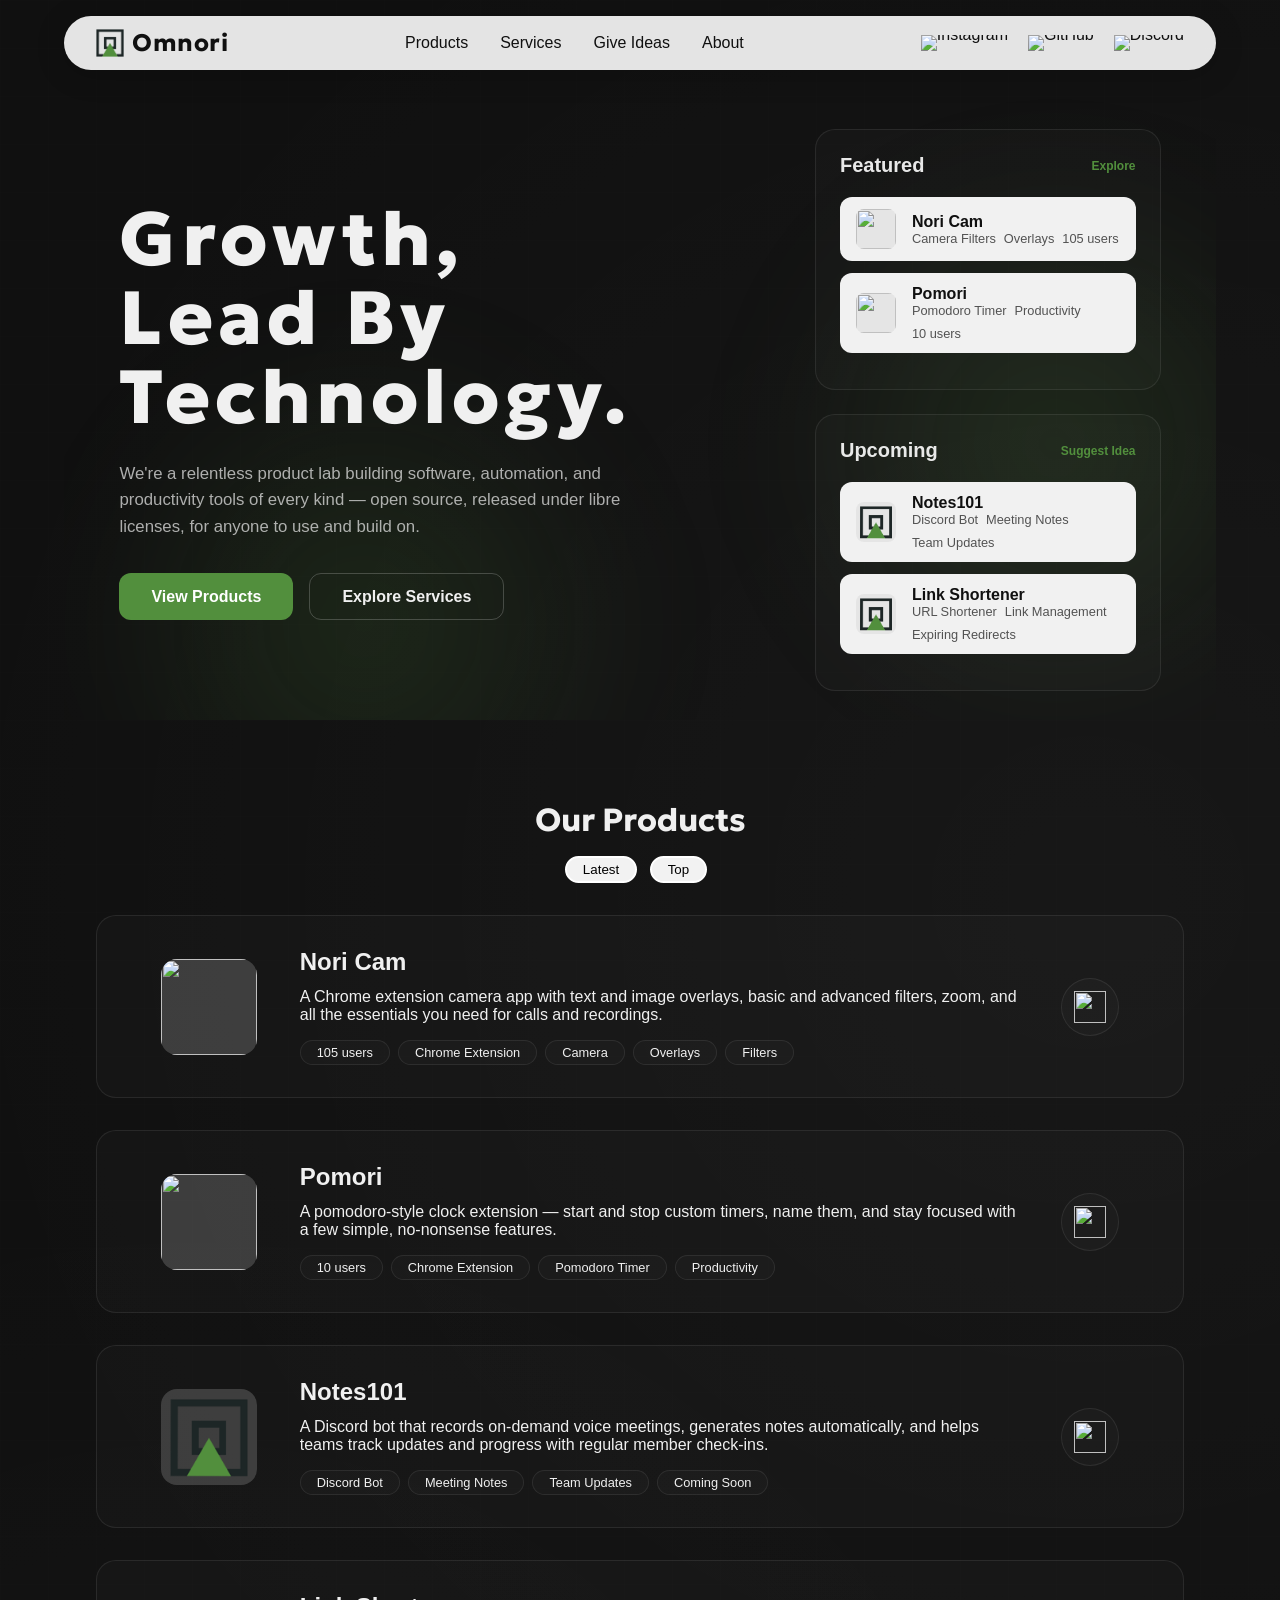
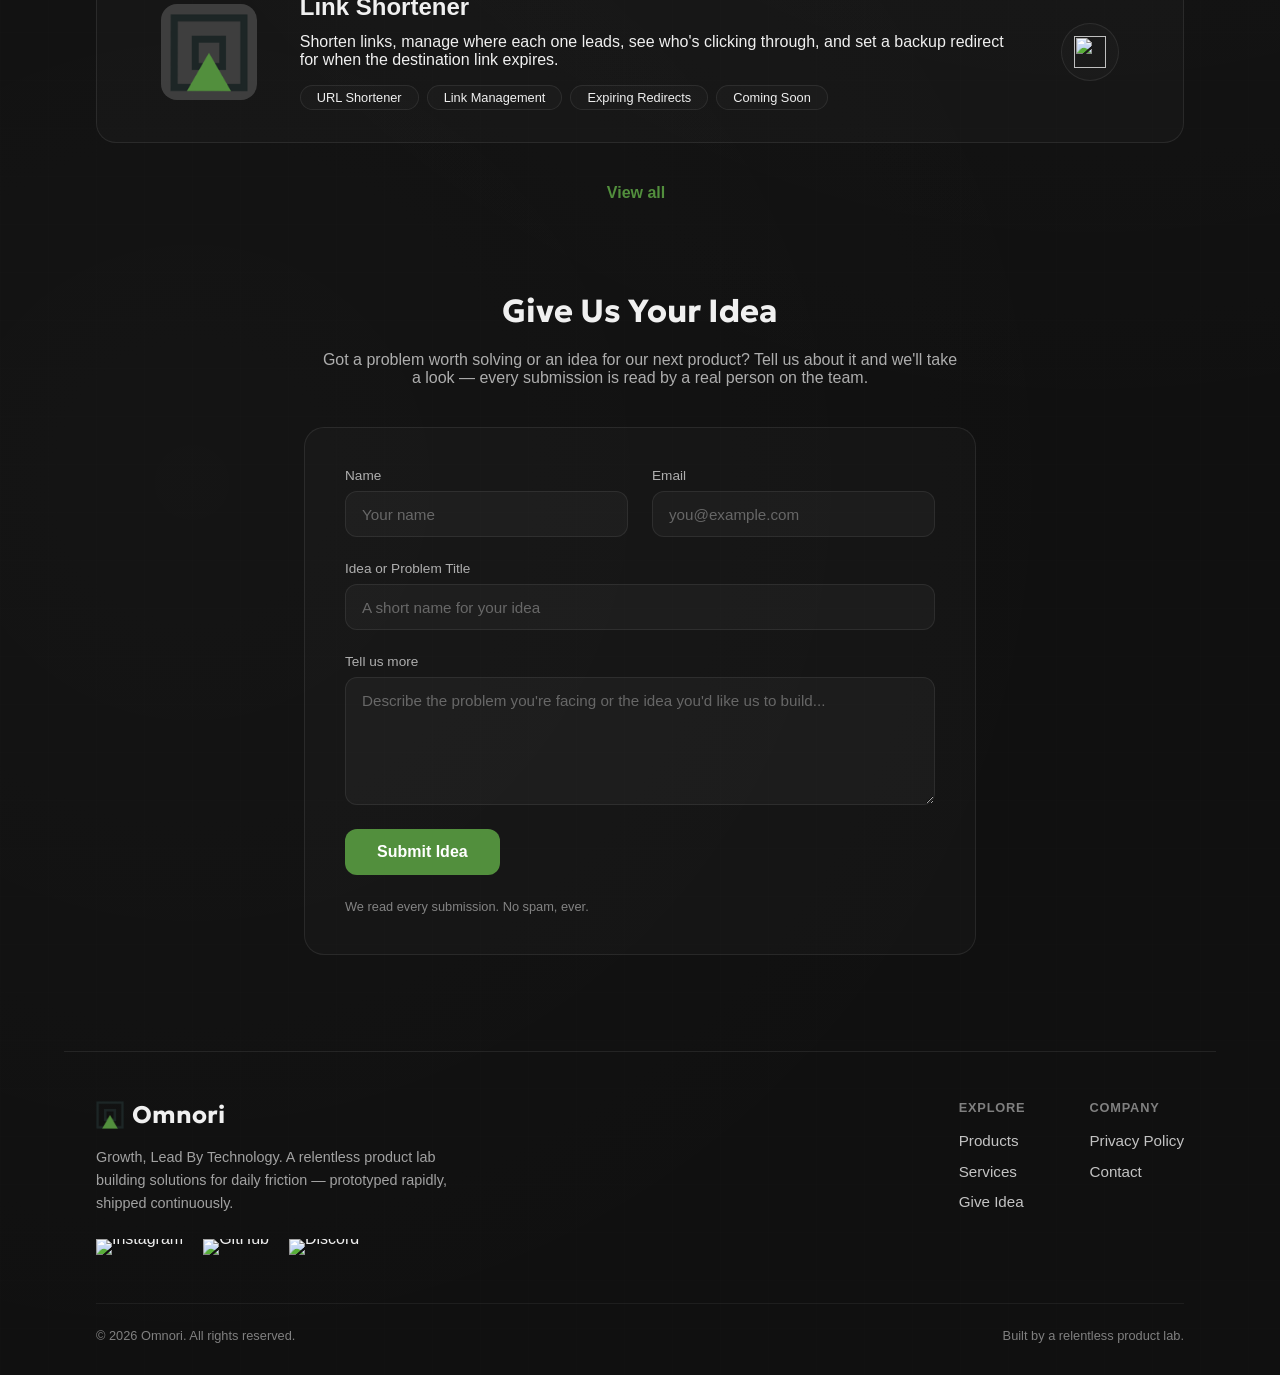
==== commit 31189273: "Services and about" ====
--- a/index.html
+++ b/index.html
@@ -5,36 +5,40 @@
     <meta charset="UTF-8">
     <meta name="viewport" content="width=device-width, initial-scale=1.0">
     <title>Omnori - Growth, Lead By Technology.</title>
-  <meta name="title" content="Omnori | Relentless Product Lab | Endless Innovation">
-  <meta name="description" content="Omnori is a relentless product lab building solutions for daily friction. We prototype rapidly and ship continuously. Explore tools like Infinity V Cam and PomoInfinity.">
-  <meta name="keywords" content="Omnori, Infinity V Cam, PomoInfinity, product lab, rapid prototyping, browser extensions, productivity tools, virtual camera, pomodoro app, innovation">
-  <meta name="author" content="Omnori">
-  <meta name="robots" content="index, follow">
-  <link rel="canonical" href="https://omnori.github.io/">
-
-  <!-- Open Graph / Facebook -->
-  <meta property="og:type" content="website">
-  <meta property="og:url" content="https://omnori.github.io/">
-  <meta property="og:title" content="Omnori | Relentless Product Lab">
-  <meta property="og:description" content="Building solutions for daily friction. Rapid prototyping and continuous shipping. Discover our ecosystem of products.">
-  <meta property="og:image" content="https://omnori.github.io/logo/logo-horizontal.jpg">
-
-  <!-- Twitter -->
-  <meta property="twitter:card" content="summary_large_image">
-  <meta property="twitter:url" content="https://omnori.github.io/">
-  <meta property="twitter:title" content="Omnori | Relentless Product Lab">
-  <meta property="twitter:description" content="Building solutions for daily friction. Rapid prototyping and continuous shipping. Discover our ecosystem of products.">
-  <meta property="twitter:image" content="https://omnori.github.io/logo/logo-horizontal.jpg">
-
-  <!-- Favicon and Icons -->
-  <link rel="icon" type="image/png" href="logo/logo-sm.png">
-  <link rel="shortcut icon" type="image/png" href="logo/logo-sm.png">
-  <link rel="apple-touch-icon" href="logo/logo.png">
-  <link rel="manifest" href="manifest.json">
-  <meta name="theme-color" content="#528F3D">
-
-  <!-- JSON-LD Structured Data -->
-  <script type="application/ld+json">
+    <meta name="title" content="Omnori | Relentless Product Lab | Endless Innovation">
+    <meta name="description"
+        content="Omnori is a relentless product lab building solutions for daily friction. We prototype rapidly and ship continuously. Explore tools like Infinity V Cam and PomoInfinity.">
+    <meta name="keywords"
+        content="Omnori, Infinity V Cam, PomoInfinity, product lab, rapid prototyping, browser extensions, productivity tools, virtual camera, pomodoro app, innovation">
+    <meta name="author" content="Omnori">
+    <meta name="robots" content="index, follow">
+    <link rel="canonical" href="https://omnori.github.io/">
+
+    <!-- Open Graph / Facebook -->
+    <meta property="og:type" content="website">
+    <meta property="og:url" content="https://omnori.github.io/">
+    <meta property="og:title" content="Omnori | Relentless Product Lab">
+    <meta property="og:description"
+        content="Building solutions for daily friction. Rapid prototyping and continuous shipping. Discover our ecosystem of products.">
+    <meta property="og:image" content="https://omnori.github.io/logo/logo-horizontal.jpg">
+
+    <!-- Twitter -->
+    <meta property="twitter:card" content="summary_large_image">
+    <meta property="twitter:url" content="https://omnori.github.io/">
+    <meta property="twitter:title" content="Omnori | Relentless Product Lab">
+    <meta property="twitter:description"
+        content="Building solutions for daily friction. Rapid prototyping and continuous shipping. Discover our ecosystem of products.">
+    <meta property="twitter:image" content="https://omnori.github.io/logo/logo-horizontal.jpg">
+
+    <!-- Favicon and Icons -->
+    <link rel="icon" type="image/png" href="logo/logo-sm.png">
+    <link rel="shortcut icon" type="image/png" href="logo/logo-sm.png">
+    <link rel="apple-touch-icon" href="logo/logo.png">
+    <link rel="manifest" href="manifest.json">
+    <meta name="theme-color" content="#528F3D">
+
+    <!-- JSON-LD Structured Data -->
+    <script type="application/ld+json">
   {
     "@context": "https://schema.org",
     "@type": "Organization",
@@ -54,45 +58,23 @@
     <!-- Styles and Css -->
     <style>
         /* fonts */
-@import url('https://fonts.googleapis.com/css2?family=Geologica:wght,CRSV@100..900,0&display=swap');
-
+        @import url('https://fonts.googleapis.com/css2?family=Geologica:wght,CRSV@100..900,0&display=swap');
     </style>
     <link rel="stylesheet" href="style.css">
+    <script defer src="autoload/autoload.js"></script>
 
 </head>
 
 <body>
     <div id="maincontainer">
-        <header>
-            <a id="logo" href="#">
-                <img src="logo/logo.png" alt="Omnori Logo">
-                <span>Omnori</span>
-            </a>
-            <div class="navi">
-                <a href="#products"> Products </a>
-                <a href="#services"> Services</a>
-                <a href="#giveidea"> Give Ideas </a>
-                <a href="#"> About</a>
-
-            </div>
-            <div class="socials">
-                <a href="#"><img src="https://img.icons8.com/?size=100&id=85140&format=png&color=000000" alt=""></a>
-                <a href="#"><img src="https://img.icons8.com/?size=100&id=106567&format=png&color=000000" alt=""></a>
-                <a href="#"><img src="https://img.icons8.com/?size=100&id=86982&format=png&color=000000" alt=""></a>
-            </div>
-            <button id="navToggle" class="navtoggle" aria-label="Toggle navigation" aria-expanded="false">
-                <span></span>
-                <span></span>
-                <span></span>
-            </button>
-        </header>
+        <header></header>
 
         <div id="hero">
             <div class="left">
                 <div class="textsec">
                     <h2>Growth, <br> Lead By Technology.</h2>
-                    <h4>Lorem ipsum dolor sit amet consectetur adipisicing elit. Qui labore dolore eveniet illum, quam
-                        doloremque nulla nesciunt voluptatibus libero, hic autem consequatur blanditiis assumenda cum!
+                    <h4>We're a relentless product lab building software, automation, and productivity tools of
+                        every kind — open source, released under libre licenses, for anyone to use and build on.
                     </h4>
                 </div>
 
@@ -108,24 +90,29 @@
                         <a href="#products">Explore</a>
                     </div>
                     <div class="pritem">
-                        <img class="appicon" src="logo/logo-sm.png" alt="">
-                        <div class="apptext">
-                            <h3>Title</h3>
-                            <div class="tags">
-                                <span>100+</span>
-                                <span>Aside</span>
+                        <img class="appicon"
+                            src="https://lh3.googleusercontent.com/iOdN2mVoJw2E4LsJo2YdQPStSVQz-1WmaH0mCUAkyNlP-tpQcRnnikOiYpzQF51VVlnGWR2a1O0gfFvQlYLAnc-S"
+                            alt="">
+                        <div class="apptext">
+                            <h3>Nori Cam</h3>
+                            <div class="tags">
+                                <span>Camera Filters</span>
+                                <span>Overlays</span>
+                                <span> 105 users</span>
+
+                            </div>
+                        </div>
+                    </div>
+                    <div class="pritem">
+                        <img class="appicon"
+                            src="https://lh3.googleusercontent.com/j9bNP4QQB1DxWTYBoj7DmICyY9_RQcWHPPdjuiB61cvB1Zrk4YBpRH0svq8SNBygI1YvamVj28j5XitHW68U_yia0lk"
+                            alt="">
+                        <div class="apptext">
+                            <h3>Pomori</h3>
+                            <div class="tags">
+                                <span>Pomodoro Timer</span>
                                 <span>Productivity</span>
-                            </div>
-                        </div>
-                    </div>
-                    <div class="pritem">
-                        <img class="appicon" src="logo/logo-sm.png" alt="">
-                        <div class="apptext">
-                            <h3>Title</h3>
-                            <div class="tags">
-                                <span>100+</span>
-                                <span>Aside</span>
-                                <span>Productivity</span>
+                                <span> 10 users</span>
                             </div>
                         </div>
                     </div>
@@ -138,22 +125,22 @@
                     <div class="pritem">
                         <img class="appicon" src="logo/logo-sm.png" alt="">
                         <div class="apptext">
-                            <h3>Title</h3>
-                            <div class="tags">
-                                <span>100+</span>
-                                <span>Aside</span>
-                                <span>Productivity</span>
+                            <h3>Notes101</h3>
+                            <div class="tags">
+                                <span>Discord Bot</span>
+                                <span>Meeting Notes</span>
+                                <span>Team Updates</span>
                             </div>
                         </div>
                     </div>
                     <div class="pritem">
                         <img class="appicon" src="logo/logo-sm.png" alt="">
                         <div class="apptext">
-                            <h3>Title</h3>
-                            <div class="tags">
-                                <span>100+</span>
-                                <span>Aside</span>
-                                <span>Productivity</span>
+                            <h3>Link Shortener</h3>
+                            <div class="tags">
+                                <span>URL Shortener</span>
+                                <span>Link Management</span>
+                                <span>Expiring Redirects</span>
                             </div>
                         </div>
                     </div>
@@ -170,46 +157,75 @@
                 <div class="item">
 
                     <div class="logo">
+                        <img src="https://lh3.googleusercontent.com/iOdN2mVoJw2E4LsJo2YdQPStSVQz-1WmaH0mCUAkyNlP-tpQcRnnikOiYpzQF51VVlnGWR2a1O0gfFvQlYLAnc-S"
+                            alt="">
+
+                    </div>
+                    <div class="context">
+                        <h3>Nori Cam</h3>
+                        <p>A Chrome extension camera app with text and image overlays, basic and advanced filters,
+                            zoom, and all the essentials you need for calls and recordings.</p>
+                        <div class="tags"> <span> 105 users</span> <span>Chrome Extension</span> <span>Camera</span>
+                            <span>Overlays</span>
+                            <span>Filters</span>
+                        </div>
+                    </div>
+                    <a class="itembtn"
+                        href="https://chromewebstore.google.com/detail/infinityvcam/kckmcaholkgphbbjcijcghjgciagndab"
+                        target="_blank" rel="noopener">
+                        <img src="https://img.icons8.com/?size=100&id=85504&format=png&color=f1f1f1" alt="">
+                    </a>
+                </div>
+                <div class="item">
+
+                    <div class="logo">
+                        <img src="https://lh3.googleusercontent.com/j9bNP4QQB1DxWTYBoj7DmICyY9_RQcWHPPdjuiB61cvB1Zrk4YBpRH0svq8SNBygI1YvamVj28j5XitHW68U_yia0lk"
+                            alt="">
+                    </div>
+                    <div class="context">
+                        <h3>Pomori</h3>
+                        <p>A pomodoro-style clock extension — start and stop custom timers, name them, and stay
+                            focused with a few simple, no-nonsense features.</p>
+                        <div class="tags"><span> 10 users</span> <span>Chrome Extension</span> <span>Pomodoro
+                                Timer</span>
+                            <span>Productivity</span>
+                        </div>
+                    </div>
+                    <a class="itembtn"
+                        href="https://chromewebstore.google.com/detail/pomoinfinity/imipbhidbjfooicfmljocgklihnhekcp"
+                        target="_blank" rel="noopener">
+                        <img src="https://img.icons8.com/?size=100&id=85504&format=png&color=f1f1f1" alt="">
+                    </a>
+                </div>
+                <div class="item">
+
+                    <div class="logo">
                         <img src="logo/logo-sm.png" alt="">
 
                     </div>
                     <div class="context">
-                        <h3>Title</h3>
-                        <p>Lorem ipsum dolor sit amet, consectetur adipisicing elit. Culpa dolore enim, dignissimos
-                            quasi, vero dolor, officia expedita nesciunt voluptatibus illum nobis atque doloribus
-                            exercitationem ipsam tempore ex eius deleniti! Dolor.</p>
-                        <div class="tags"> <span>Video</span> <span>Meeting</span> <span>Webcam</span> </div>
+                        <h3>Notes101</h3>
+                        <p>A Discord bot that records on-demand voice meetings, generates notes automatically, and
+                            helps teams track updates and progress with regular member check-ins.</p>
+                        <div class="tags"> <span>Discord Bot</span> <span>Meeting Notes</span> <span>Team Updates</span>
+                            <span>Coming Soon</span>
+                        </div>
                     </div>
                     <button><img src="https://img.icons8.com/?size=100&id=85504&format=png&color=f1f1f1"
                             alt=""></button>
                 </div>
-                 <div class="item">
+                <div class="item">
 
                     <div class="logo">
                         <img src="logo/logo-sm.png" alt="">
-                    </div>
-                    <div class="context">
-                        <h3>Title</h3>
-                        <p>Lorem ipsum dolor sit amet, consectetur adipisicing elit. Culpa dolore enim, dignissimos
-                            quasi, vero dolor, officia expedita nesciunt voluptatibus illum nobis atque doloribus
-                            exercitationem ipsam tempore ex eius deleniti! Dolor.</p>
-                        <div class="tags"> <span>Video</span> <span>Meeting</span> <span>Webcam</span> </div>
-                    </div>
-                    <button><img src="https://img.icons8.com/?size=100&id=85504&format=png&color=f1f1f1"
-                            alt=""></button>
-                </div>
-                <div class="item">
-
-                    <div class="logo">
-                        <img src="logo/logo-sm.png" alt="">
-
-                    </div>
-                    <div class="context">
-                        <h3>Title</h3>
-                        <p>Lorem ipsum dolor sit amet, consectetur adipisicing elit. Culpa dolore enim, dignissimos
-                            quasi, vero dolor, officia expedita nesciunt voluptatibus illum nobis atque doloribus
-                            exercitationem ipsam tempore ex eius deleniti! Dolor.</p>
-                        <div class="tags"> <span>Video</span> <span>Meeting</span> <span>Webcam</span> </div>
+
+                    </div>
+                    <div class="context">
+                        <h3>Link Shortener</h3>
+                        <p>Shorten links, manage where each one leads, see who's clicking through, and set a backup
+                            redirect for when the destination link expires.</p>
+                        <div class="tags"> <span>URL Shortener</span> <span>Link Management</span> <span>Expiring
+                                Redirects</span> <span>Coming Soon</span> </div>
                     </div>
                     <button><img src="https://img.icons8.com/?size=100&id=85504&format=png&color=f1f1f1"
                             alt=""></button>
@@ -220,76 +236,6 @@
                         src="https://img.icons8.com/?size=100&id=85123&format=png&color=f1f1f1" alt=""></a>
             </div>
         </div>
-        <div id="services">
-            <div class="heading">
-                <h1>We Provide</h1>
-                <p>Eum neque minus modi debitis, illum cum! Eaque facere mollitia corrupti magnam esse impedit minima
-                    dolor velit quia dolore beatae sint reiciendis quasi, atque laboriosam sit omnis tenetur
-                    perferendis, accusamus natus in consectetur? Laudantium quae sapiente sequi, doloremque, totam
-                    corrupti reiciendis mollitia, expedita laborum obcaecati a illum reprehenderit aliquam! Voluptatibus
-                    delectus pariatur natus quod ad sit repellendus, illum sapiente deleniti eligendi rerum iusto ipsam
-                    magni, perspiciatis doloremque? Necessitatibus, nostrum doloribus?</p>
-
-            </div>
-            <div class="servitemcont">
-                <div class="servitem">
-                    <div class="servicon">
-                        <img src="logo/logo-sm.png" alt="">
-                    </div>
-                    <div class="context">
-                        <h3>Title Service</h3>
-                        <p>Lorem ipsum dolor sit, amet consectetur adipisicing elit. Ea, provident?</p>
-                    </div>
-                </div>
-                <div class="servitem">
-                    <div class="servicon">
-                        <img src="logo/logo-sm.png" alt="">
-                    </div>
-                    <div class="context">
-                        <h3>Title Service</h3>
-                        <p>Lorem ipsum dolor sit, amet consectetur adipisicing elit. Ea, provident?</p>
-                    </div>
-                </div>
-                <div class="servitem">
-                    <div class="servicon">
-                        <img src="logo/logo-sm.png" alt="">
-                    </div>
-                    <div class="context">
-                        <h3>Title Service</h3>
-                        <p>Lorem ipsum dolor sit, amet consectetur adipisicing elit. Ea, provident?</p>
-                    </div>
-                </div>
-                 <div class="servitem">
-                    <div class="servicon">
-                        <img src="logo/logo-sm.png" alt="">
-                    </div>
-                    <div class="context">
-                        <h3>Title Service</h3>
-                        <p>Lorem ipsum dolor sit, amet consectetur adipisicing elit. Ea, provident?</p>
-                    </div>
-                </div>
-                <div class="servitem">
-                    <div class="servicon">
-                        <img src="logo/logo-sm.png" alt="">
-                    </div>
-                    <div class="context">
-                        <h3>Title Service</h3>
-                        <p>Lorem ipsum dolor sit, amet consectetur adipisicing elit. Ea, provident?</p>
-                    </div>
-                </div>
-                <div class="servitem">
-                    <div class="servicon">
-                        <img src="logo/logo-sm.png" alt="">
-                    </div>
-                    <div class="context">
-                        <h3>Title Service</h3>
-                        <p>Lorem ipsum dolor sit, amet consectetur adipisicing elit. Ea, provident?</p>
-                    </div>
-                </div>
-            </div>
-
-        </div>
-
         <div id="giveidea">
             <div class="heading">
                 <h1>Give Us Your Idea</h1>
@@ -324,47 +270,14 @@
 
     </div>
 
-    <footer>
-        <div class="footertop">
-            <div class="footerbrand">
-                <a class="brandlogo" href="#">
-                    <img src="logo/logo.png" alt="Omnori Logo">
-                    <span>Omnori</span>
-                </a>
-                <p>Growth, Lead By Technology. A relentless product lab building solutions for daily friction —
-                    prototyped rapidly, shipped continuously.</p>
-                <div class="socials">
-                    <a href="#"><img src="https://img.icons8.com/?size=100&id=85140&format=png&color=f1f1f1" alt="Twitter / X"></a>
-                    <a href="#"><img src="https://img.icons8.com/?size=100&id=106567&format=png&color=f1f1f1" alt="LinkedIn"></a>
-                    <a href="#"><img src="https://img.icons8.com/?size=100&id=86982&format=png&color=f1f1f1" alt="Instagram"></a>
-                </div>
-            </div>
-            <div class="footerlinks">
-                <div class="linkcol">
-                    <h4>Explore</h4>
-                    <a href="#products">Products</a>
-                    <a href="#services">Services</a>
-                    <a href="#giveidea">Give Idea</a>
-                </div>
-                <div class="linkcol">
-                    <h4>Company</h4>
-                    <a href="privacy-policy.html">Privacy Policy</a>
-                    <a href="mailto:omnori.tech@gmail.com">Contact</a>
-                </div>
-            </div>
-        </div>
-        <div class="footerbottom">
-            <p>&copy; 2026 Omnori. All rights reserved.</p>
-            <p>Built by a relentless product lab.</p>
-        </div>
-    </footer>
+    <footer></footer>
 </body>
 <script>
     document.getElementById('ctaProducts')?.addEventListener('click', () => {
         document.getElementById('products')?.scrollIntoView({ behavior: 'smooth' })
     })
     document.getElementById('ctaServices')?.addEventListener('click', () => {
-        document.getElementById('services')?.scrollIntoView({ behavior: 'smooth' })
+        window.location.href = 'services.html'
     })
 
     const ideaForm = document.querySelector('.ideaform')
@@ -377,30 +290,6 @@
             if (note) note.textContent = "Thanks — we've received your idea!"
         })
     }
-
-    const navToggle = document.getElementById('navToggle')
-    const navi = document.querySelector('header .navi')
-
-    if (navToggle && navi) {
-        const closeNav = () => {
-            navi.classList.remove('open')
-            navToggle.classList.remove('open')
-            navToggle.setAttribute('aria-expanded', 'false')
-        }
-
-        navToggle.addEventListener('click', () => {
-            const isOpen = navi.classList.toggle('open')
-            navToggle.classList.toggle('open', isOpen)
-            navToggle.setAttribute('aria-expanded', String(isOpen))
-        })
-
-        navi.querySelectorAll('a').forEach(link => link.addEventListener('click', closeNav))
-
-        document.addEventListener('click', (e) => {
-            if (!navi.classList.contains('open')) return
-            if (!navi.contains(e.target) && !navToggle.contains(e.target)) closeNav()
-        })
-    }
 </script>
 
 </html>
--- a/style.css
+++ b/style.css
@@ -62,7 +62,6 @@
 }
 
 #products,
-#services,
 #giveidea {
     scroll-margin-top: 7rem;
 }
@@ -517,8 +516,19 @@
             .logo {
                 height: 6rem;
                 width: 6rem;
+                flex-shrink: 0;
+                overflow: hidden;
                 background-color: rgba(103, 103, 103, 0.501);
                 border-radius: 1rem;
+                display: flex;
+                align-items: center;
+                justify-content: center;
+
+                img {
+                    width: 100%;
+                    height: 100%;
+                    object-fit: cover;
+                }
             }
 
             .context {
@@ -551,7 +561,8 @@
                 }
             }
 
-            button {
+            button,
+            a.itembtn {
                 border: none;
                 background-color: transparent;
                 border: 1px solid rgba(255, 255, 255, 0.08);
@@ -610,89 +621,6 @@
 
     #products .itemlist .item {
         padding: 1.25rem;
-    }
-}
-
-#services {
-
-    min-height: 80vh;
-    gap: 4rem;
-    margin: 5rem 0 0 0;
-    padding: 0 2rem;
-
-    .heading {
-        p {
-            margin: 2rem auto 0;
-            max-width: 55rem;
-            font-weight: 300;
-        }
-    }
-
-    .servitemcont {
-        margin: 2rem auto;
-        width: 90%;
-        padding: 2rem 4rem;
-        display: grid;
-        grid-template-columns: repeat(3, 1fr);
-        grid-template-rows: repeat(2, 1fr);
-        gap: 30px;
-
-        .servitem {
-            margin: 0rem auto;
-            padding: 2rem 2rem;
-            border-radius: 1.25rem;
-
-            border: 1px solid rgba(255, 255, 255, 0.08);
-            background-color: rgba(255, 255, 255, 0.02);
-            display: flex;
-            flex-direction: column;
-            align-items: center;
-            justify-content: space-around;
-            min-height: 15rem;
-            min-width: 15rem;
-            transition: border-color 0.2s ease;
-
-            &:hover {
-                border-color: rgba(var(--accentgreen-rgb), 0.45);
-            }
-
-            .servicon {
-                height: 7rem;
-                width: 7rem;
-                background-color: rgba(0, 0, 0, 0.386);
-                border-radius: 1rem;
-            }
-
-            .context {
-                text-align: center;
-
-                h3 {
-                    margin: 1rem 0 0.5rem;
-                    font-size: 1.5rem;
-                }
-            }
-        }
-    }
-}
-
-@media (max-width: 1080px) {
-    #services .servitemcont {
-        width: 100%;
-        padding: 2rem 0;
-        grid-template-columns: repeat(2, 1fr);
-        grid-template-rows: repeat(3, 1fr);
-    }
-}
-
-@media (max-width: 640px) {
-    #services .servitemcont {
-        grid-template-columns: 1fr;
-        grid-template-rows: none;
-
-        .servitem {
-            width: 100%;
-            min-width: unset;
-        }
     }
 }
 
@@ -906,6 +834,244 @@
     }
 }
 
+/* 7. Services Page */
+#serviceshero {
+    position: relative;
+    overflow: hidden;
+    min-height: 60vh;
+    padding-top: 140px;
+    display: flex;
+    flex-direction: column;
+    align-items: center;
+    justify-content: center;
+    text-align: center;
+    gap: 1.5rem;
+
+    h1 {
+        font-family: var(--logofont);
+        font-size: clamp(2.25rem, 3vw + 1.5rem, 4.5rem);
+        line-height: 1.1;
+        font-weight: 800;
+        letter-spacing: clamp(0.1rem, 0.3vw, 0.5rem);
+    }
+
+    p {
+        max-width: 38rem;
+        font-size: 1.05rem;
+        line-height: 1.6;
+        color: rgba(240, 240, 240, 0.7);
+    }
+
+    .ctabtn {
+        font-size: 1rem;
+        font-weight: 600;
+        color: var(--white);
+        background-color: var(--accentgreen);
+        padding: 0.85rem 2rem;
+        border-radius: 0.75rem;
+        transition: transform 0.2s cubic-bezier(0.16, 1, 0.3, 1), background-color 0.2s ease;
+
+        &:hover {
+            opacity: 1;
+            transform: translateY(-2px);
+            background-color: var(--accentgreen-hover);
+        }
+    }
+}
+
+#serviceshero::before {
+    content: '';
+    position: absolute;
+    top: 10%;
+    left: 20%;
+    width: clamp(180px, 60vw, 600px);
+    height: clamp(180px, 50vw, 600px);
+    background: radial-gradient(circle, rgba(var(--accentgreen-rgb), 0.18) 0%, rgba(0, 0, 0, 0) 70%);
+    z-index: -1;
+    filter: blur(50px);
+}
+
+#serviceoffer {
+    margin: 5rem 0 0 0;
+    padding: 0 2rem;
+
+    .heading p {
+        margin: 1rem auto 0;
+        max-width: 42rem;
+        font-weight: 300;
+        color: rgba(240, 240, 240, 0.7);
+    }
+
+    .servicegrid {
+        margin: 3rem auto 0;
+        display: grid;
+        grid-template-columns: repeat(4, 1fr);
+        gap: 1.5rem;
+    }
+
+    .servicecard {
+        padding: 2rem;
+        border-radius: 1.25rem;
+        border: 1px solid rgba(255, 255, 255, 0.08);
+        background-color: rgba(255, 255, 255, 0.02);
+        display: flex;
+        flex-direction: column;
+        gap: 0.85rem;
+        transition: border-color 0.2s ease;
+
+        &:hover {
+            border-color: rgba(var(--accentgreen-rgb), 0.45);
+        }
+
+        .icon {
+            height: 3rem;
+            width: 3rem;
+            border-radius: 0.75rem;
+            background-color: rgba(var(--accentgreen-rgb), 0.15);
+            color: var(--accentgreen);
+            font-weight: 700;
+            font-family: var(--logofont);
+            display: flex;
+            align-items: center;
+            justify-content: center;
+        }
+
+        h3 {
+            font-size: 1.15rem;
+        }
+
+        p {
+            font-size: 0.9rem;
+            line-height: 1.6;
+            color: rgba(240, 240, 240, 0.7);
+        }
+    }
+}
+
+@media (max-width: 1080px) {
+    #serviceoffer .servicegrid {
+        grid-template-columns: repeat(2, 1fr);
+    }
+}
+
+@media (max-width: 640px) {
+    #serviceoffer .servicegrid {
+        grid-template-columns: 1fr;
+    }
+}
+
+#servicefaq {
+    margin: 5rem 0 0 0;
+    padding: 0 2rem;
+
+    .faqlist {
+        max-width: 48rem;
+        margin: 2.5rem auto 0;
+        display: flex;
+        flex-direction: column;
+        gap: 1rem;
+    }
+
+    .faqitem {
+        padding: 1.25rem 1.5rem;
+        border-radius: 1rem;
+        border: 1px solid rgba(255, 255, 255, 0.08);
+        background-color: rgba(255, 255, 255, 0.02);
+        transition: border-color 0.2s ease;
+
+        &:hover {
+            border-color: rgba(var(--accentgreen-rgb), 0.45);
+        }
+
+        summary {
+            cursor: pointer;
+            font-weight: 600;
+            list-style: none;
+            display: flex;
+            align-items: center;
+            justify-content: space-between;
+            gap: 1rem;
+
+            &::-webkit-details-marker {
+                display: none;
+            }
+
+            &::after {
+                content: '+';
+                flex-shrink: 0;
+                font-size: 1.25rem;
+                line-height: 1;
+                color: var(--accentgreen);
+                transition: transform 0.2s ease;
+            }
+        }
+
+        &[open] summary::after {
+            transform: rotate(45deg);
+        }
+
+        p {
+            margin-top: 0.85rem;
+            font-size: 0.9rem;
+            line-height: 1.6;
+            color: rgba(240, 240, 240, 0.7);
+        }
+    }
+}
+
+#servicetestimonials {
+    margin: 5rem 0 6rem 0;
+    padding: 0 2rem;
+
+    .testimonialgrid {
+        margin: 2.5rem auto 0;
+        display: grid;
+        grid-template-columns: repeat(3, 1fr);
+        gap: 1.5rem;
+    }
+
+    .testimonialcard {
+        padding: 1.75rem;
+        border-radius: 1.25rem;
+        border: 1px solid rgba(255, 255, 255, 0.08);
+        background-color: rgba(255, 255, 255, 0.02);
+        display: flex;
+        flex-direction: column;
+        gap: 1.25rem;
+        transition: border-color 0.2s ease;
+
+        &:hover {
+            border-color: rgba(var(--accentgreen-rgb), 0.45);
+        }
+
+        .quote {
+            font-size: 0.95rem;
+            line-height: 1.6;
+            color: rgba(240, 240, 240, 0.8);
+        }
+
+        .author {
+            display: flex;
+            flex-direction: column;
+
+            strong {
+                font-size: 0.9rem;
+            }
+
+            span {
+                font-size: 0.8rem;
+                color: rgba(240, 240, 240, 0.55);
+            }
+        }
+    }
+}
+
+@media (max-width: 900px) {
+    #servicetestimonials .testimonialgrid {
+        grid-template-columns: 1fr;
+    }
+}
+
 @media (max-width: 640px) {
     footer {
         padding: 2.5rem 1.25rem 1.5rem;
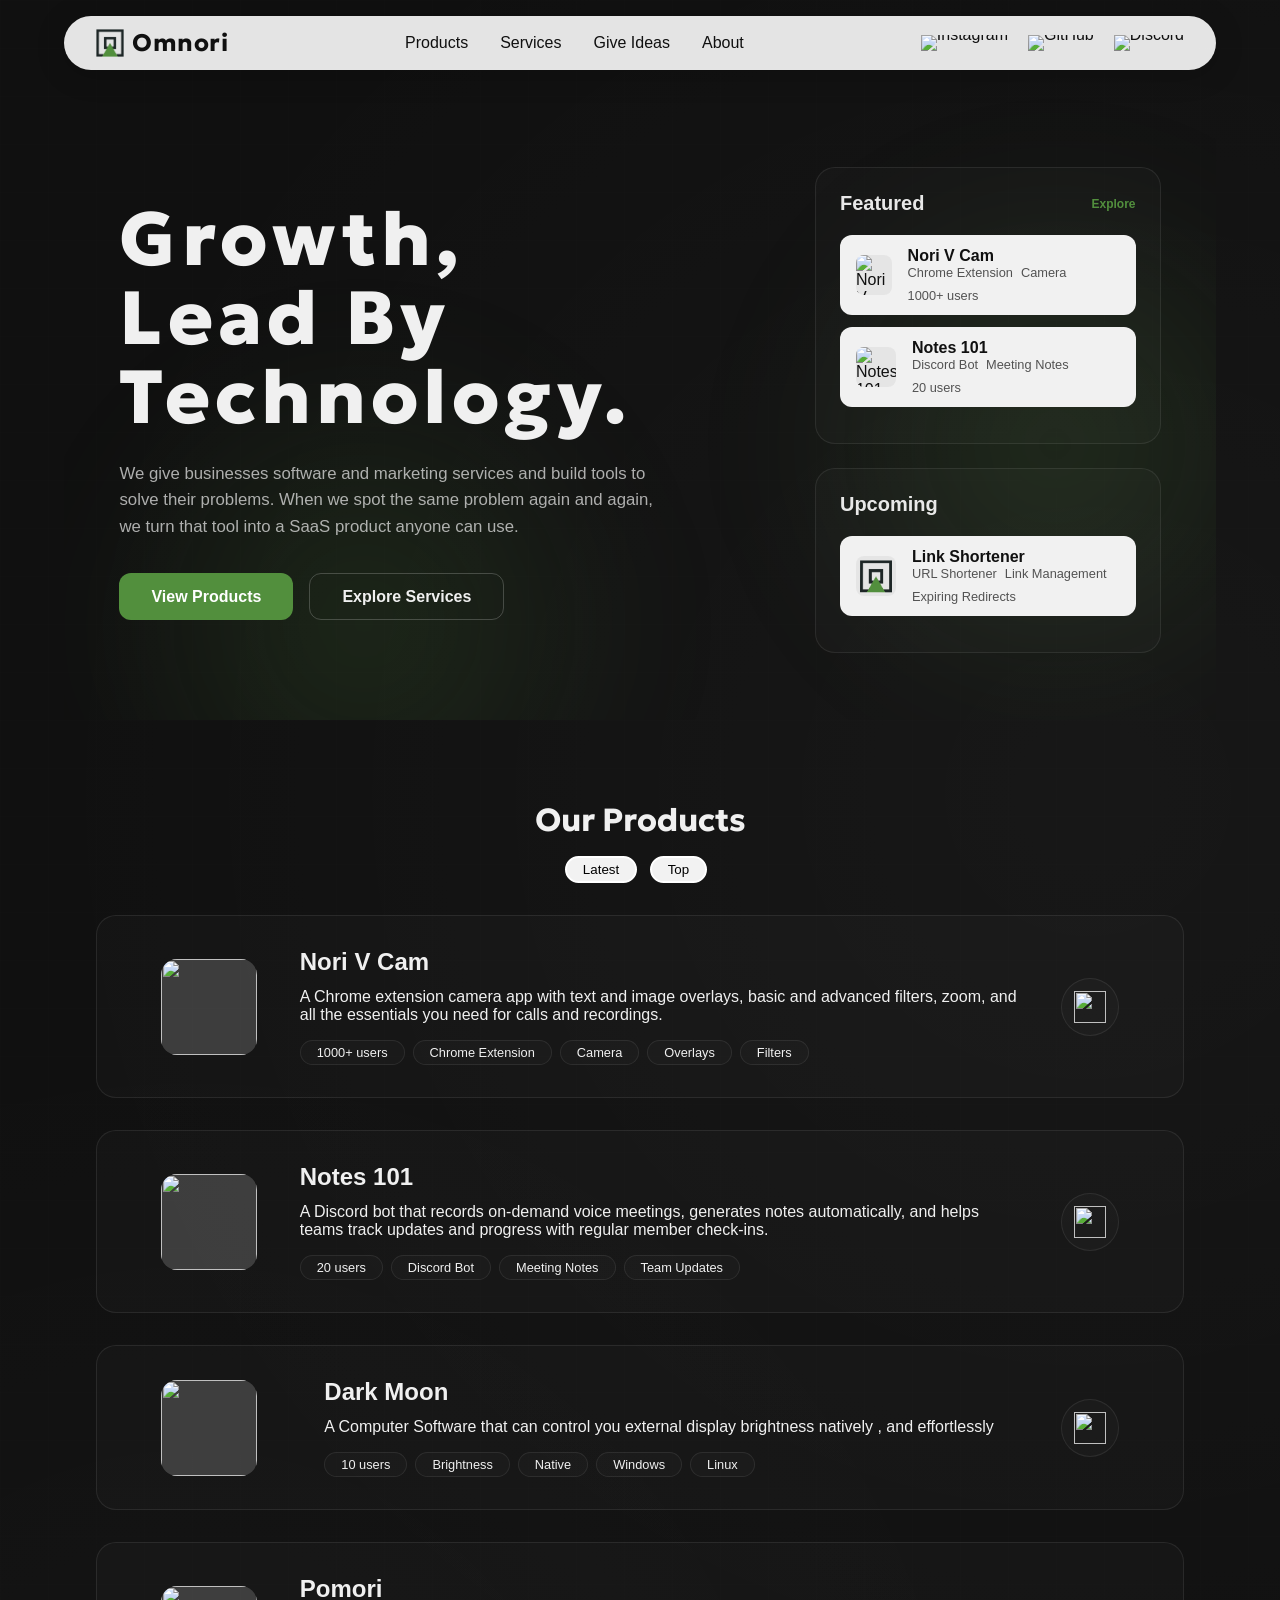
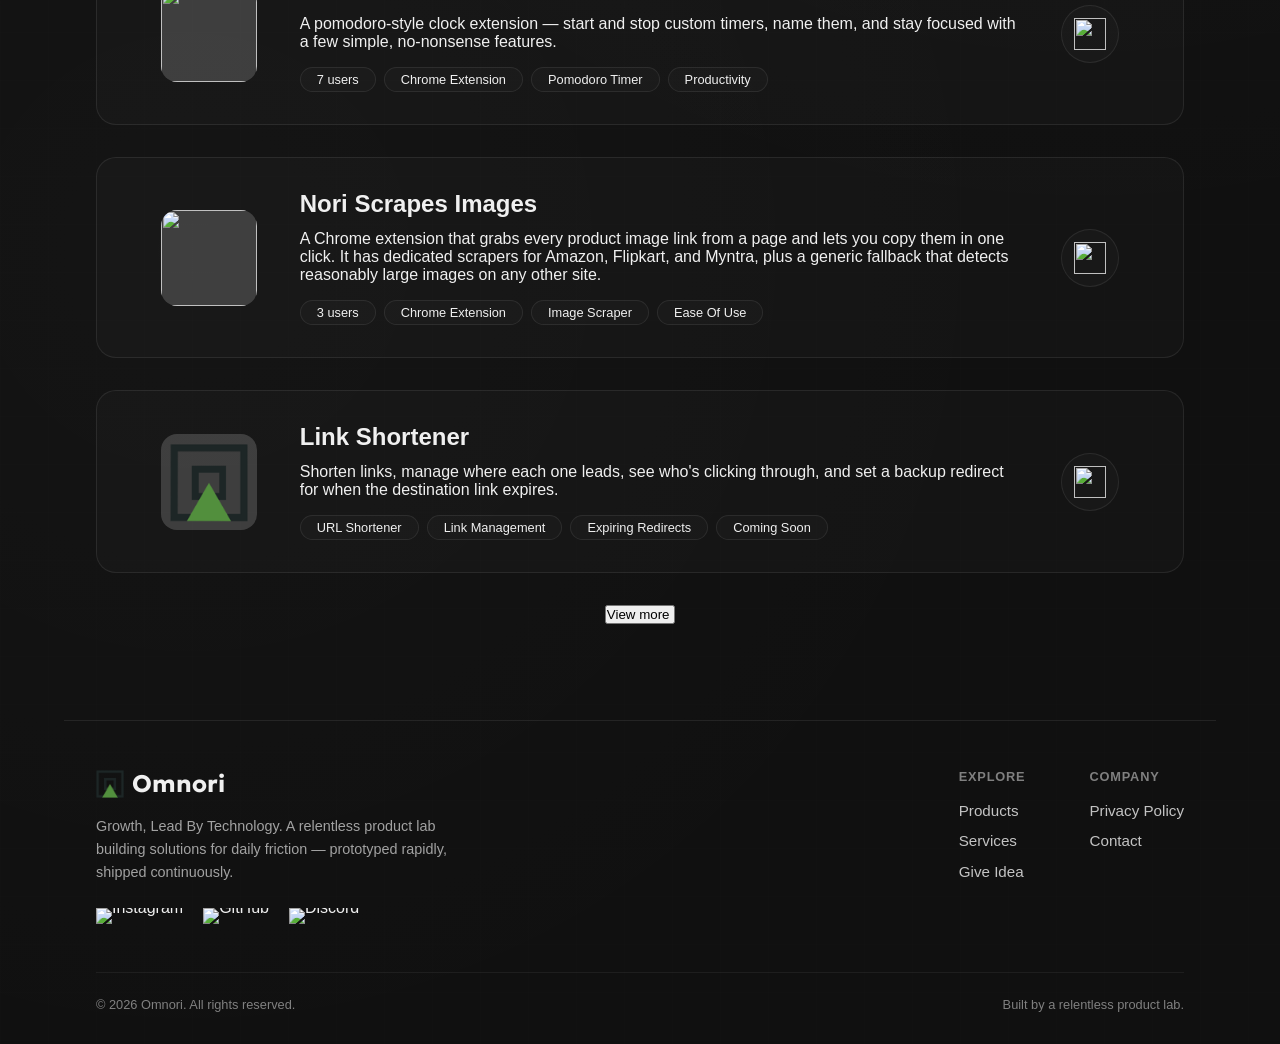
==== commit 4070ca5d: "Update user count from 984 to 1000" ====
--- a/index.html
+++ b/index.html
@@ -5,35 +5,35 @@
     <meta charset="UTF-8">
     <meta name="viewport" content="width=device-width, initial-scale=1.0">
     <title>Omnori - Growth, Lead By Technology.</title>
-    <meta name="title" content="Omnori | Relentless Product Lab | Endless Innovation">
+    <meta name="title" content="Omnori | Software, Marketing Services & SaaS Products">
     <meta name="description"
-        content="Omnori is a relentless product lab building solutions for daily friction. We prototype rapidly and ship continuously. Explore tools like Infinity V Cam and PomoInfinity.">
+        content="We give businesses software and marketing services and build tools to solve their problems. When we spot the same problem again and again, we turn that tool into a SaaS product anyone can use.">
     <meta name="keywords"
-        content="Omnori, Infinity V Cam, PomoInfinity, product lab, rapid prototyping, browser extensions, productivity tools, virtual camera, pomodoro app, innovation">
+        content="Omnori, software services, marketing services, SaaS products, business automation, productivity tools, browser extensions, innovation">
     <meta name="author" content="Omnori">
     <meta name="robots" content="index, follow">
-    <link rel="canonical" href="https://omnori.github.io/">
+    <link rel="canonical" href="https://omnori.com/">
 
     <!-- Open Graph / Facebook -->
     <meta property="og:type" content="website">
-    <meta property="og:url" content="https://omnori.github.io/">
-    <meta property="og:title" content="Omnori | Relentless Product Lab">
+    <meta property="og:url" content="https://omnori.com/">
+    <meta property="og:title" content="Omnori | Software, Marketing Services & SaaS Products">
     <meta property="og:description"
-        content="Building solutions for daily friction. Rapid prototyping and continuous shipping. Discover our ecosystem of products.">
-    <meta property="og:image" content="https://omnori.github.io/logo/logo-horizontal.jpg">
+        content="We give businesses software and marketing services and build tools to solve their problems. When we spot the same problem again and again, we turn that tool into a SaaS product anyone can use.">
+    <meta property="og:image" content="https://omnori.com/logo/logo-horizontal.jpg">
 
     <!-- Twitter -->
     <meta property="twitter:card" content="summary_large_image">
-    <meta property="twitter:url" content="https://omnori.github.io/">
-    <meta property="twitter:title" content="Omnori | Relentless Product Lab">
+    <meta property="twitter:url" content="https://omnori.com/">
+    <meta property="twitter:title" content="Omnori | Software, Marketing Services & SaaS Products">
     <meta property="twitter:description"
-        content="Building solutions for daily friction. Rapid prototyping and continuous shipping. Discover our ecosystem of products.">
-    <meta property="twitter:image" content="https://omnori.github.io/logo/logo-horizontal.jpg">
+        content="We give businesses software and marketing services and build tools to solve their problems. When we spot the same problem again and again, we turn that tool into a SaaS product anyone can use.">
+    <meta property="twitter:image" content="https://omnori.com/logo/logo-horizontal.jpg">
 
     <!-- Favicon and Icons -->
-    <link rel="icon" type="image/png" href="logo/logo-sm.png">
-    <link rel="shortcut icon" type="image/png" href="logo/logo-sm.png">
-    <link rel="apple-touch-icon" href="logo/logo.png">
+    <link rel="icon" type="image/png" href="logo/logo-sm-bg.png">
+    <link rel="shortcut icon" type="image/png" href="logo/logo-sm-bg.png">
+    <link rel="apple-touch-icon" href="logo/logo-sm-bg.png">
     <link rel="manifest" href="manifest.json">
     <meta name="theme-color" content="#528F3D">
 
@@ -43,10 +43,10 @@
     "@context": "https://schema.org",
     "@type": "Organization",
     "name": "Omnori",
-    "url": "https://omnori.github.io/",
-    "logo": "https://omnori.github.io/logo/logo.png",
-    "image": "https://omnori.github.io/logo/logo-horizontal.jpg",
-    "description": "A relentless product lab building solutions for daily friction. We prototype rapidly and ship continuously.",
+    "url": "https://omnori.com/",
+    "logo": "https://omnori.com/logo/logo.png",
+    "image": "https://omnori.com/logo/logo-horizontal.jpg",
+    "description": "We give businesses software and marketing services and build tools to solve their problems. When we spot the same problem again and again, we turn that tool into a SaaS product anyone can use.",
     "brand": {
       "@type": "Brand",
       "name": "Omnori"
@@ -62,7 +62,6 @@
     </style>
     <link rel="stylesheet" href="style.css">
     <script defer src="autoload/autoload.js"></script>
-
 </head>
 
 <body>
@@ -73,8 +72,8 @@
             <div class="left">
                 <div class="textsec">
                     <h2>Growth, <br> Lead By Technology.</h2>
-                    <h4>We're a relentless product lab building software, automation, and productivity tools of
-                        every kind — open source, released under libre licenses, for anyone to use and build on.
+                    <h4>We give businesses software and marketing services and build tools to solve their problems. When
+                        we spot the same problem again and again, we turn that tool into a SaaS product anyone can use.
                     </h4>
                 </div>
 
@@ -89,60 +88,50 @@
                         <h2>Featured</h2>
                         <a href="#products">Explore</a>
                     </div>
-                    <div class="pritem">
-                        <img class="appicon"
-                            src="https://lh3.googleusercontent.com/iOdN2mVoJw2E4LsJo2YdQPStSVQz-1WmaH0mCUAkyNlP-tpQcRnnikOiYpzQF51VVlnGWR2a1O0gfFvQlYLAnc-S"
-                            alt="">
-                        <div class="apptext">
-                            <h3>Nori Cam</h3>
-                            <div class="tags">
-                                <span>Camera Filters</span>
-                                <span>Overlays</span>
-                                <span> 105 users</span>
-
+                    <div id="featuredSpotlight" class="pritem-list">
+                        <a class="pritem" href="https://chromewebstore.google.com/detail/infinityvcam/kckmcaholkgphbbjcijcghjgciagndab" target="_blank" rel="noopener">
+                            <img class="appicon"
+                                src="https://lh3.googleusercontent.com/iOdN2mVoJw2E4LsJo2YdQPStSVQz-1WmaH0mCUAkyNlP-tpQcRnnikOiYpzQF51VVlnGWR2a1O0gfFvQlYLAnc-S"
+                                alt="Nori V Cam">
+                            <div class="apptext">
+                                <h3>Nori V Cam</h3>
+                                <div class="tags">
+                                    <span>Chrome Extension</span> <span>Camera</span>
+                                    <span>1000+ users</span>
+                                </div>
                             </div>
-                        </div>
-                    </div>
-                    <div class="pritem">
-                        <img class="appicon"
-                            src="https://lh3.googleusercontent.com/j9bNP4QQB1DxWTYBoj7DmICyY9_RQcWHPPdjuiB61cvB1Zrk4YBpRH0svq8SNBygI1YvamVj28j5XitHW68U_yia0lk"
-                            alt="">
-                        <div class="apptext">
-                            <h3>Pomori</h3>
-                            <div class="tags">
-                                <span>Pomodoro Timer</span>
-                                <span>Productivity</span>
-                                <span> 10 users</span>
+                        </a>
+
+                        <a class="pritem" href="https://discord.com/oauth2/authorize?client_id=1526987244001296514&permissions=8&integration_type=0&scope=bot+applications.commands" target="_blank" rel="noopener">
+                            <img class="appicon"
+                                src="https://cdn.discordapp.com/app-icons/1526987244001296514/faad0e55a1ee7df69ca1c7a164458416.png"
+                                alt="Notes 101">
+                            <div class="apptext">
+                                <h3>Notes 101</h3>
+                                <div class="tags">
+                                    <span>Discord Bot</span> <span>Meeting Notes</span>
+                                    <span>20 users</span>
+                                </div>
                             </div>
-                        </div>
+                        </a>
                     </div>
                 </div>
                 <div class="spotlight">
                     <div class="title">
                         <h2>Upcoming</h2>
-                        <a href="#giveidea">Suggest Idea</a>
-                    </div>
-                    <div class="pritem">
-                        <img class="appicon" src="logo/logo-sm.png" alt="">
-                        <div class="apptext">
-                            <h3>Notes101</h3>
-                            <div class="tags">
-                                <span>Discord Bot</span>
-                                <span>Meeting Notes</span>
-                                <span>Team Updates</span>
+                        <!-- <a href="#giveidea">Suggest Idea</a> -->
+                    </div>
+                    <div id="upcomingSpotlight" class="pritem-list">
+                        <a class="pritem" href="#products">
+                            <img class="appicon" src="logo/logo-sm.png" alt="Link Shortener">
+                            <div class="apptext">
+                                <h3>Link Shortener</h3>
+                                <div class="tags">
+                                    <span>URL Shortener</span> <span>Link Management</span> <span>Expiring
+                                        Redirects</span>
+                                </div>
                             </div>
-                        </div>
-                    </div>
-                    <div class="pritem">
-                        <img class="appicon" src="logo/logo-sm.png" alt="">
-                        <div class="apptext">
-                            <h3>Link Shortener</h3>
-                            <div class="tags">
-                                <span>URL Shortener</span>
-                                <span>Link Management</span>
-                                <span>Expiring Redirects</span>
-                            </div>
-                        </div>
+                        </a>
                     </div>
                 </div>
             </div>
@@ -151,91 +140,128 @@
         <div id="products">
             <div class="heading">
                 <h1>Our Products</h1>
-                <div class="tags"><button>Latest</button> <button>Top</button></div>
-            </div>
-            <div class="itemlist">
-                <div class="item">
-
+                <div class="tags"><button data-filter="latest">Latest</button> <button data-filter="top"
+                        class="active">Top</button></div>
+            </div>
+            <div class="itemlist" id="productsList">
+                <div class="item" data-users="861" data-date="2025-10-12">
                     <div class="logo">
                         <img src="https://lh3.googleusercontent.com/iOdN2mVoJw2E4LsJo2YdQPStSVQz-1WmaH0mCUAkyNlP-tpQcRnnikOiYpzQF51VVlnGWR2a1O0gfFvQlYLAnc-S"
                             alt="">
-
-                    </div>
-                    <div class="context">
-                        <h3>Nori Cam</h3>
-                        <p>A Chrome extension camera app with text and image overlays, basic and advanced filters,
-                            zoom, and all the essentials you need for calls and recordings.</p>
-                        <div class="tags"> <span> 105 users</span> <span>Chrome Extension</span> <span>Camera</span>
-                            <span>Overlays</span>
-                            <span>Filters</span>
+                    </div>
+                    <div class="context">
+                        <h3>Nori V Cam</h3>
+                        <p>A Chrome extension camera app with text and image overlays, basic and advanced filters, zoom,
+                            and all the essentials you need for calls and recordings.</p>
+                        <div class="tags"><span>1000+ users</span> <span>Chrome Extension</span> <span>Camera</span>
+                            <span>Overlays</span> <span>Filters</span>
                         </div>
                     </div>
                     <a class="itembtn"
                         href="https://chromewebstore.google.com/detail/infinityvcam/kckmcaholkgphbbjcijcghjgciagndab"
-                        target="_blank" rel="noopener">
-                        <img src="https://img.icons8.com/?size=100&id=85504&format=png&color=f1f1f1" alt="">
-                    </a>
-                </div>
-                <div class="item">
-
+                        target="_blank" rel="noopener"><img
+                            src="https://img.icons8.com/?size=100&id=85504&format=png&color=f1f1f1" alt=""></a>
+                </div>
+
+                <div class="item" data-users="20" data-date="2026-06-01">
+                    <div class="logo">
+                        <img src="https://cdn.discordapp.com/app-icons/1526987244001296514/faad0e55a1ee7df69ca1c7a164458416.png"
+                            alt="">
+                    </div>
+                    <div class="context">
+                        <h3>Notes 101</h3>
+                        <p>A Discord bot that records on-demand voice meetings, generates notes automatically, and helps
+                            teams track updates and progress with regular member check-ins.</p>
+                        <div class="tags"><span>20 users</span> <span>Discord Bot</span> <span>Meeting Notes</span>
+                            <span>Team Updates</span>
+                        </div>
+                    </div>
+                    <a class="itembtn"
+                        href="https://discord.com/oauth2/authorize?client_id=1526987244001296514&permissions=8&integration_type=0&scope=bot+applications.commands"
+                        target="_blank" rel="noopener"><img
+                            src="https://img.icons8.com/?size=100&id=85504&format=png&color=f1f1f1" alt=""></a>
+                </div>
+
+                <div class="item" data-users="10" data-date="2026-05-01">
+                    <div class="logo">
+                        <img src="https://raw.githubusercontent.com/Omnori/Dark-moon/refs/heads/main/Assets/logo.png"
+                            alt="">
+                    </div>
+                    <div class="context">
+                        <h3>Dark Moon</h3>
+                        <p>A Computer Software that can control you external display brightness natively , and
+                            effortlessly</p>
+                        <div class="tags"><span>10 users</span> <span>Brightness</span> <span>Native</span>
+                            <span>Windows</span> <span>Linux</span>
+                        </div>
+                    </div>
+                    <a class="itembtn" href="https://github.com/Omnori/Dark-moon/releases/tag/v1.0.3" target="_blank"
+                        rel="noopener"><img src="https://img.icons8.com/?size=100&id=85504&format=png&color=f1f1f1"
+                            alt=""></a>
+                </div>
+
+                <div class="item" data-users="7" data-date="2026-02-22">
                     <div class="logo">
                         <img src="https://lh3.googleusercontent.com/j9bNP4QQB1DxWTYBoj7DmICyY9_RQcWHPPdjuiB61cvB1Zrk4YBpRH0svq8SNBygI1YvamVj28j5XitHW68U_yia0lk"
                             alt="">
                     </div>
                     <div class="context">
                         <h3>Pomori</h3>
-                        <p>A pomodoro-style clock extension — start and stop custom timers, name them, and stay
-                            focused with a few simple, no-nonsense features.</p>
-                        <div class="tags"><span> 10 users</span> <span>Chrome Extension</span> <span>Pomodoro
-                                Timer</span>
+                        <p>A pomodoro-style clock extension — start and stop custom timers, name them, and stay focused
+                            with a few simple, no-nonsense features.</p>
+                        <div class="tags"><span>7 users</span> <span>Chrome Extension</span> <span>Pomodoro Timer</span>
                             <span>Productivity</span>
                         </div>
                     </div>
                     <a class="itembtn"
                         href="https://chromewebstore.google.com/detail/pomoinfinity/imipbhidbjfooicfmljocgklihnhekcp"
-                        target="_blank" rel="noopener">
-                        <img src="https://img.icons8.com/?size=100&id=85504&format=png&color=f1f1f1" alt="">
-                    </a>
-                </div>
-                <div class="item">
-
+                        target="_blank" rel="noopener"><img
+                            src="https://img.icons8.com/?size=100&id=85504&format=png&color=f1f1f1" alt=""></a>
+                </div>
+
+                <div class="item" data-users="3" data-date="2026-07-23">
+                    <div class="logo">
+                        <img src="https://lh3.googleusercontent.com/YGNn7Zr2xETUzLA3VMGSrJQ-nrplvkBqQj-U556Hjf-9MQLF0_I-hJR5-XQ9aLayPRSWY-qxAAaV8buMqMd-CXWAv9c"
+                            alt="">
+                    </div>
+                    <div class="context">
+                        <h3>Nori Scrapes Images</h3>
+                        <p>A Chrome extension that grabs every product image link from a page and lets you copy them in
+                            one click. It has dedicated scrapers for Amazon, Flipkart, and Myntra, plus a generic
+                            fallback that detects reasonably large images on any other site.</p>
+                        <div class="tags"><span>3 users</span> <span>Chrome Extension</span> <span>Image Scraper</span>
+                            <span>Ease Of Use</span>
+                        </div>
+                    </div>
+                    <a class="itembtn"
+                        href="https://chromewebstore.google.com/detail/nori-scrapes-images/kpnoaifoplbdignomjpfddnmammfmhka"
+                        target="_blank" rel="noopener"><img
+                            src="https://img.icons8.com/?size=100&id=85504&format=png&color=f1f1f1" alt=""></a>
+                </div>
+
+                <div class="item" data-users="0" data-date="2026-06-15">
                     <div class="logo">
                         <img src="logo/logo-sm.png" alt="">
-
-                    </div>
-                    <div class="context">
-                        <h3>Notes101</h3>
-                        <p>A Discord bot that records on-demand voice meetings, generates notes automatically, and
-                            helps teams track updates and progress with regular member check-ins.</p>
-                        <div class="tags"> <span>Discord Bot</span> <span>Meeting Notes</span> <span>Team Updates</span>
-                            <span>Coming Soon</span>
-                        </div>
-                    </div>
-                    <button><img src="https://img.icons8.com/?size=100&id=85504&format=png&color=f1f1f1"
-                            alt=""></button>
-                </div>
-                <div class="item">
-
-                    <div class="logo">
-                        <img src="logo/logo-sm.png" alt="">
-
                     </div>
                     <div class="context">
                         <h3>Link Shortener</h3>
                         <p>Shorten links, manage where each one leads, see who's clicking through, and set a backup
                             redirect for when the destination link expires.</p>
-                        <div class="tags"> <span>URL Shortener</span> <span>Link Management</span> <span>Expiring
-                                Redirects</span> <span>Coming Soon</span> </div>
+                        <div class="tags"><span>URL Shortener</span> <span>Link Management</span> <span>Expiring
+                                Redirects</span> <span>Coming Soon</span></div>
                     </div>
                     <button><img src="https://img.icons8.com/?size=100&id=85504&format=png&color=f1f1f1"
                             alt=""></button>
                 </div>
             </div>
             <div class="moresec">
-                <a href="#products" class="viewmore"> View all <img
-                        src="https://img.icons8.com/?size=100&id=85123&format=png&color=f1f1f1" alt=""></a>
+                <button type="button" id="viewMoreBtn" class="viewmore">
+                    <span>View more</span>
+                    <img src="https://img.icons8.com/?size=100&id=85123&format=png&color=f1f1f1" alt="">
+                </button>
             </div>
         </div>
+        <!--
         <div id="giveidea">
             <div class="heading">
                 <h1>Give Us Your Idea</h1>
@@ -267,6 +293,7 @@
                 <p class="formnote">We read every submission. No spam, ever.</p>
             </form>
         </div>
+        -->
 
     </div>
 
@@ -280,6 +307,67 @@
         window.location.href = 'services.html'
     })
 
+    const filterButtons = document.querySelectorAll('#products .heading .tags button')
+    const productsList = document.getElementById('productsList')
+    const viewMoreBtn = document.getElementById('viewMoreBtn')
+    const INITIAL_LIMIT = 3
+    let isExpanded = false
+
+    function updateProductsVisibility() {
+        if (!productsList) return
+        const items = Array.from(productsList.querySelectorAll('.item'))
+        items.forEach((item, index) => {
+            if (isExpanded || index < INITIAL_LIMIT) {
+                item.classList.remove('item-hidden')
+            } else {
+                item.classList.add('item-hidden')
+            }
+        })
+
+        if (viewMoreBtn) {
+            const label = viewMoreBtn.querySelector('span')
+            if (label) {
+                label.textContent = isExpanded ? 'Show less' : 'View more'
+            }
+            viewMoreBtn.classList.toggle('expanded', isExpanded)
+        }
+    }
+
+    if (viewMoreBtn) {
+        viewMoreBtn.addEventListener('click', () => {
+            isExpanded = !isExpanded
+            updateProductsVisibility()
+            if (!isExpanded) {
+                document.getElementById('products')?.scrollIntoView({ behavior: 'smooth' })
+            }
+        })
+    }
+
+    if (filterButtons.length && productsList) {
+        filterButtons.forEach(btn => {
+            btn.addEventListener('click', () => {
+                filterButtons.forEach(b => b.classList.remove('active'))
+                btn.classList.add('active')
+
+                const filter = btn.dataset.filter || btn.textContent.trim().toLowerCase()
+                const items = Array.from(productsList.querySelectorAll('.item'))
+
+                items.sort((a, b) => {
+                    if (filter === 'latest') {
+                        return new Date(b.dataset.date) - new Date(a.dataset.date)
+                    } else {
+                        return (parseInt(b.dataset.users, 10) || 0) - (parseInt(a.dataset.users, 10) || 0)
+                    }
+                })
+
+                items.forEach(item => productsList.appendChild(item))
+                updateProductsVisibility()
+            })
+        })
+    }
+
+    updateProductsVisibility()
+
     const ideaForm = document.querySelector('.ideaform')
 
     if (ideaForm) {
@@ -292,4 +380,4 @@
     }
 </script>
 
-</html>+</html>
--- a/style.css
+++ b/style.css
@@ -638,95 +638,96 @@
             color: rgba(240, 240, 240, 0.7);
         }
     }
-
+}
+
+/* Shared lead-capture form look (homepage Give Idea form, services consult form) */
+.ideaform {
+    max-width: 42rem;
+    margin: 2.5rem auto 0;
+    padding: 2.5rem;
+    border-radius: 1.25rem;
+    border: 1px solid rgba(255, 255, 255, 0.08);
+    background-color: rgba(255, 255, 255, 0.02);
+    display: flex;
+    flex-direction: column;
+    gap: 1.5rem;
+
+    .formrow {
+        display: flex;
+        gap: 1.5rem;
+
+        @media (max-width: 640px) {
+            flex-direction: column;
+        }
+    }
+
+    .formgroup {
+        flex: 1;
+        display: flex;
+        flex-direction: column;
+        gap: 0.5rem;
+
+        label {
+            font-size: 0.85rem;
+            font-weight: 500;
+            color: rgba(240, 240, 240, 0.7);
+        }
+
+        input,
+        textarea {
+            font-family: var(--subfont);
+            font-size: 0.95rem;
+            color: var(--secondarycolor);
+            background-color: rgba(255, 255, 255, 0.03);
+            border: 1px solid rgba(255, 255, 255, 0.08);
+            border-radius: 0.75rem;
+            padding: 0.85rem 1rem;
+            outline: none;
+            transition: border-color 0.2s ease, background-color 0.2s ease;
+
+            &:focus {
+                border-color: var(--accentgreen);
+                background-color: rgba(255, 255, 255, 0.05);
+                box-shadow: 0 0 0 3px rgba(var(--accentgreen-rgb), 0.15);
+            }
+
+            &::placeholder {
+                color: rgba(240, 240, 240, 0.35);
+            }
+        }
+
+        textarea {
+            resize: vertical;
+            min-height: 8rem;
+        }
+    }
+
+    .submitbtn {
+        align-self: flex-start;
+        font-size: 1rem;
+        font-weight: 600;
+        color: var(--white);
+        background-color: var(--accentgreen);
+        padding: 0.85rem 2rem;
+        border-radius: 0.75rem;
+        border: none;
+        cursor: pointer;
+        transition: transform 0.2s cubic-bezier(0.16, 1, 0.3, 1), background-color 0.2s ease;
+
+        &:hover {
+            transform: translateY(-2px);
+            background-color: var(--accentgreen-hover);
+        }
+    }
+
+    .formnote {
+        font-size: 0.8rem;
+        color: rgba(240, 240, 240, 0.5);
+    }
+}
+
+@media (max-width: 640px) {
     .ideaform {
-        max-width: 42rem;
-        margin: 2.5rem auto 0;
-        padding: 2.5rem;
-        border-radius: 1.25rem;
-        border: 1px solid rgba(255, 255, 255, 0.08);
-        background-color: rgba(255, 255, 255, 0.02);
-        display: flex;
-        flex-direction: column;
-        gap: 1.5rem;
-
-        .formrow {
-            display: flex;
-            gap: 1.5rem;
-
-            @media (max-width: 640px) {
-                flex-direction: column;
-            }
-        }
-
-        .formgroup {
-            flex: 1;
-            display: flex;
-            flex-direction: column;
-            gap: 0.5rem;
-
-            label {
-                font-size: 0.85rem;
-                font-weight: 500;
-                color: rgba(240, 240, 240, 0.7);
-            }
-
-            input,
-            textarea {
-                font-family: var(--subfont);
-                font-size: 0.95rem;
-                color: var(--secondarycolor);
-                background-color: rgba(255, 255, 255, 0.03);
-                border: 1px solid rgba(255, 255, 255, 0.08);
-                border-radius: 0.75rem;
-                padding: 0.85rem 1rem;
-                outline: none;
-                transition: border-color 0.2s ease, background-color 0.2s ease;
-
-                &:focus {
-                    border-color: var(--accentgreen);
-                    background-color: rgba(255, 255, 255, 0.05);
-                    box-shadow: 0 0 0 3px rgba(var(--accentgreen-rgb), 0.15);
-                }
-
-                &::placeholder {
-                    color: rgba(240, 240, 240, 0.35);
-                }
-            }
-
-            textarea {
-                resize: vertical;
-                min-height: 8rem;
-            }
-        }
-
-        .submitbtn {
-            align-self: flex-start;
-            font-size: 1rem;
-            font-weight: 600;
-            color: var(--white);
-            background-color: var(--accentgreen);
-            padding: 0.85rem 2rem;
-            border-radius: 0.75rem;
-            border: none;
-            cursor: pointer;
-            transition: transform 0.2s cubic-bezier(0.16, 1, 0.3, 1), background-color 0.2s ease;
-
-            &:hover {
-                transform: translateY(-2px);
-                background-color: var(--accentgreen-hover);
-            }
-        }
-
-        .formnote {
-            font-size: 0.8rem;
-            color: rgba(240, 240, 240, 0.5);
-        }
-    }
-}
-
-@media (max-width: 640px) {
-    #giveidea .ideaform {
         padding: 1.5rem;
     }
 }
@@ -891,6 +892,47 @@
     filter: blur(50px);
 }
 
+#servicepitch {
+    margin: 5rem auto 0;
+    padding: 0 2rem;
+    max-width: 42rem;
+    text-align: left;
+    display: flex;
+    align-items: center;
+    flex-direction: column;
+
+
+    p {
+        font-size: 1.05rem;
+        line-height: 1.6;
+        color: rgba(240, 240, 240, 0.7);
+        margin-bottom: 1.25rem;
+    }
+
+    strong {
+        color: var(--white);
+        font-weight: 700;
+    }
+
+    .ctabtn {
+        display: inline-block;
+        margin-top: 0.5rem;
+        font-size: 1rem;
+        font-weight: 600;
+        color: var(--white);
+        background-color: var(--accentgreen);
+        padding: 0.85rem 2rem;
+        border-radius: 0.75rem;
+        transition: transform 0.2s cubic-bezier(0.16, 1, 0.3, 1), background-color 0.2s ease;
+
+        &:hover {
+            opacity: 1;
+            transform: translateY(-2px);
+            background-color: var(--accentgreen-hover);
+        }
+    }
+}
+
 #serviceoffer {
     margin: 5rem 0 0 0;
     padding: 0 2rem;
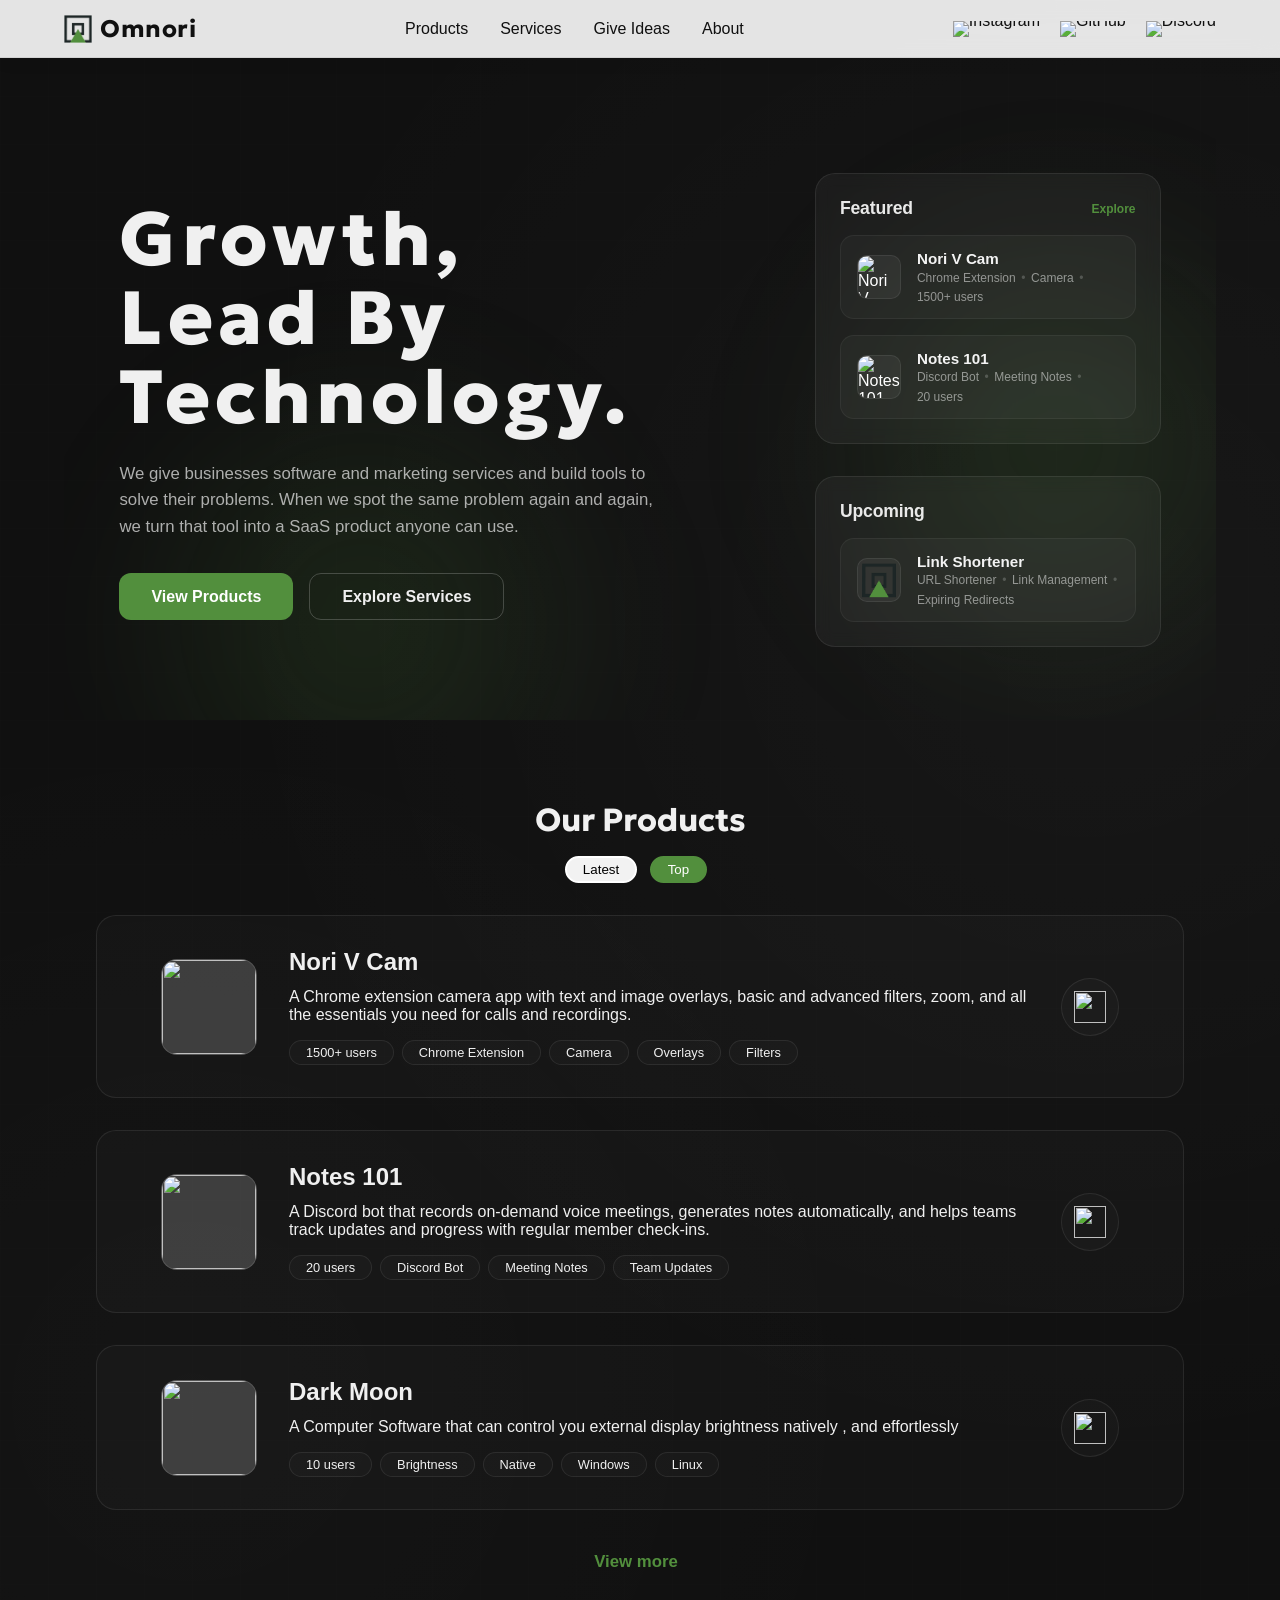
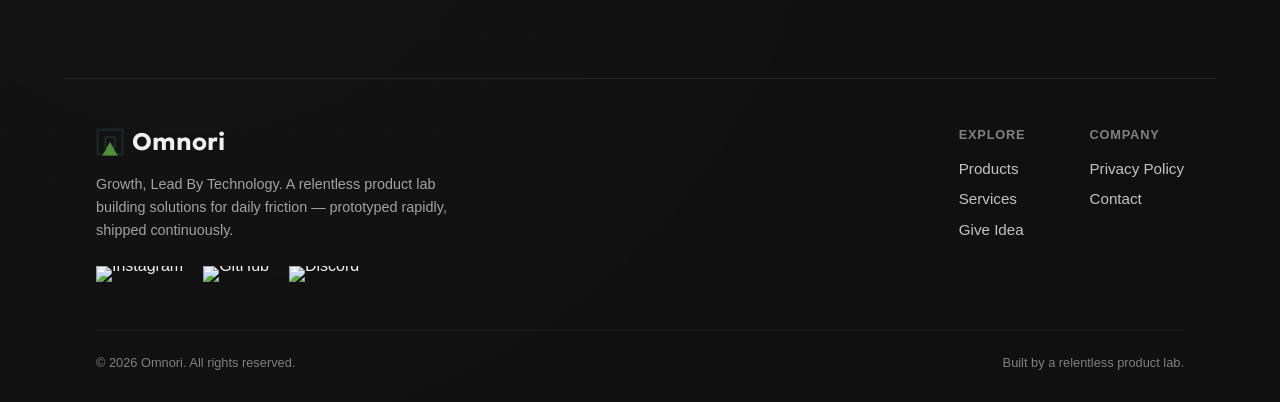
==== commit 591906ba: "Update user count from 1000 to 1500" ====
--- a/index.html
+++ b/index.html
@@ -97,7 +97,7 @@
                                 <h3>Nori V Cam</h3>
                                 <div class="tags">
                                     <span>Chrome Extension</span> <span>Camera</span>
-                                    <span>1000+ users</span>
+                                    <span>1500+ users</span>
                                 </div>
                             </div>
                         </a>
@@ -153,7 +153,7 @@
                         <h3>Nori V Cam</h3>
                         <p>A Chrome extension camera app with text and image overlays, basic and advanced filters, zoom,
                             and all the essentials you need for calls and recordings.</p>
-                        <div class="tags"><span>1000+ users</span> <span>Chrome Extension</span> <span>Camera</span>
+                        <div class="tags"><span>1500+ users</span> <span>Chrome Extension</span> <span>Camera</span>
                             <span>Overlays</span> <span>Filters</span>
                         </div>
                     </div>
--- a/style.css
+++ b/style.css
@@ -84,20 +84,22 @@
     }
 
     #maincontainer,
-    header,
     footer {
         max-width: 1800px;
     }
-}
-
-/* 3. Header Section (Perfectly Centered & Blurred Overlays) */
+
+    header {
+        padding-left: max(5%, calc((100% - 1800px) / 2));
+        padding-right: max(5%, calc((100% - 1800px) / 2));
+    }
+}
+
+/* 3. Header Section (Flat Full-Width Rectangle) */
 header {
     position: fixed;
-    top: 1rem;
-    left: 50%;
-    transform: translateX(-50%);
-    width: 90%;
-    max-width: 1600px;
+    top: 0;
+    left: 0;
+    width: 100%;
 
     display: flex;
     align-items: center;
@@ -106,11 +108,11 @@
     background-color: rgba(241, 241, 241, 0.95);
     backdrop-filter: blur(12px);
     /* Content beautifully blurs as it passes underneath */
-    padding: 0.75rem 2rem;
-    border-radius: 50px;
-    /* Fully rounded pill shape matches high-end UI patterns */
+    padding: 0.85rem max(5%, calc((100% - 1600px) / 2));
+    border-radius: 0;
+    border-bottom: 1px solid rgba(0, 0, 0, 0.08);
     z-index: 1000;
-    box-shadow: 0 4px 30px rgba(0, 0, 0, 0.2);
+    box-shadow: 0 2px 16px rgba(0, 0, 0, 0.08);
 
     /* Safe color override for header child elements */
     a,
@@ -202,11 +204,11 @@
 /* Tablet & mobile nav: collapse inline links into a toggled dropdown panel */
 @media (max-width: 860px) {
     header {
-        padding: 0.65rem 1.25rem;
+        padding: 0.75rem 5%;
 
         .navi {
             position: fixed;
-            top: 4.75rem;
+            top: 4.25rem;
             left: 50%;
             transform: translateX(-50%) translateY(-12px);
             width: 90%;
@@ -323,81 +325,114 @@
         width: 30%;
         display: flex;
         flex-direction: column;
-        justify-content: center;
-        gap: 1.5rem;
-        /* Separates multiple featured product containers evenly */
+        justify-content: flex-start;
+        gap: 2rem;
 
         .spotlight {
             padding: 1.5rem;
             border-radius: 1.25rem;
             width: 100%;
             border: 1px solid rgba(255, 255, 255, 0.08);
-            /* Sophisticated dark border */
-            background-color: rgba(255, 255, 255, 0.02);
+            background-color: rgba(255, 255, 255, 0.045);
+            backdrop-filter: blur(8px);
 
             .title {
                 display: flex;
                 align-items: center;
                 justify-content: space-between;
-                margin-bottom: 1.25rem;
+                margin-bottom: 1rem;
 
                 h2 {
-                    font-size: 1.25rem;
+                    font-size: 1.1rem;
                     font-weight: 600;
-
                     color: rgba(255, 255, 255, 0.9);
+                    letter-spacing: -0.01em;
                 }
 
                 a {
                     font-size: 0.75rem;
                     color: var(--accentgreen);
                     font-weight: 600;
+                    text-decoration: none;
+                    display: flex;
+                    align-items: center;
+                    gap: 0.25rem;
+                    transition: opacity 0.2s ease;
+
+                    &:hover {
+                        opacity: 0.8;
+                    }
                 }
             }
 
-
+            .pritem-list {
+                display: flex;
+                flex-direction: column;
+                gap: 1rem;
+            }
 
             .pritem {
-                background-color: var(--whitesolid);
-                padding: 0.75rem 1rem;
-                margin: 0.75rem 0;
-                border-radius: 0.75rem;
-                color: var(--primarybg);
-
-                /* FIXES THE SQUISHED LAYOUT IN SCREENSHOT */
+                background-color: rgba(255, 255, 255, 0.03);
+                border: 1px solid rgba(255, 255, 255, 0.05);
+                padding: 0.875rem 1rem;
+                border-radius: 0.875rem;
+                color: #ffffff;
                 display: flex;
                 align-items: center;
                 gap: 1rem;
+                text-decoration: none;
+                cursor: pointer;
+                transition: all 0.2s ease;
+
+                &:hover {
+                    background-color: rgba(255, 255, 255, 0.06);
+                    border-color: rgba(255, 255, 255, 0.12);
+                    transform: translateY(-1px);
+                }
 
                 img {
-                    height: 2.5rem;
-                    width: 2.5rem;
+                    height: 2.75rem;
+                    width: 2.75rem;
                     object-fit: cover;
-                    border-radius: 0.5rem;
-                    background-color: rgba(0, 0, 0, 0.05);
-                    /* Safe background placeholder */
+                    border-radius: 0.625rem;
+                    border: 1px solid rgba(255, 255, 255, 0.08);
+                    background-color: rgba(255, 255, 255, 0.05);
+                    flex-shrink: 0;
                 }
 
-                /* Text container wrap to layout Title & Subtitle nicely */
                 .apptext {
                     display: flex;
                     flex-direction: column;
+                    gap: 0.2rem;
+                    overflow: hidden;
 
                     h3 {
-                        font-weight: 700;
-                        font-size: 1rem;
+                        font-weight: 600;
+                        font-size: 0.95rem;
+                        color: rgba(255, 255, 255, 0.95);
+                        white-space: nowrap;
+                        overflow: hidden;
+                        text-overflow: ellipsis;
                     }
 
-                    div.tags {
+                    .tags {
                         display: flex;
+                        align-items: center;
                         flex-wrap: wrap;
-                        gap: 0.5rem;
-                    }
-
-                    div span {
-                        font-size: 0.8rem;
-                        opacity: 0.7;
-                        white-space: nowrap;
+                        gap: 0.35rem;
+
+                        span {
+                            font-size: 0.75rem;
+                            color: rgba(255, 255, 255, 0.5);
+                            font-weight: 400;
+
+                            /* Adds subtle visual dots between tags */
+                            &:not(:last-child):after {
+                                content: "•";
+                                margin-left: 0.35rem;
+                                opacity: 0.4;
+                            }
+                        }
                     }
                 }
             }
@@ -489,7 +524,13 @@
                 padding: 0.25rem 1rem;
                 border: 2px solid var(--white);
                 background-color: rgb(242, 242, 242);
-
+                cursor: pointer;
+
+                &.active {
+                    background-color: var(--accentgreen);
+                    border-color: var(--accentgreen);
+                    color: var(--white);
+                }
             }
         }
     }
@@ -506,7 +547,7 @@
             background-color: rgba(255, 255, 255, 0.02);
             display: flex;
             align-items: center;
-            justify-content: space-between;
+            gap: 2rem;
             transition: border-color 0.2s ease;
 
             &:hover {
@@ -520,6 +561,7 @@
                 overflow: hidden;
                 background-color: rgba(103, 103, 103, 0.501);
                 border-radius: 1rem;
+                border: 1px solid rgba(255, 255, 255, 0.12);
                 display: flex;
                 align-items: center;
                 justify-content: center;
@@ -532,8 +574,8 @@
             }
 
             .context {
-                max-width: 75%;
-                height: 100%;
+                flex: 1;
+                min-width: 0;
 
                 h3 {
                     font-size: 1.5rem;
@@ -572,12 +614,17 @@
                 display: flex;
                 align-items: center;
                 justify-content: center;
+                flex-shrink: 0;
 
                 img {
                     height: 2rem;
                     width: 2rem;
                 }
             }
+
+            &.item-hidden {
+                display: none;
+            }
         }
     }
 
@@ -585,17 +632,35 @@
         display: flex;
         align-items: center;
         justify-content: center;
-
+        margin-top: 1.5rem;
+
+        button,
         a {
             display: flex;
             align-items: center;
             justify-content: center;
             font-weight: 700;
             color: var(--accentgreen);
+            background: transparent;
+            border: none;
+            cursor: pointer;
+            font-size: 1.05rem;
+            font-family: inherit;
+            padding: 0.5rem 1rem;
+            transition: opacity 0.2s ease;
+
+            &:hover {
+                opacity: 0.8;
+            }
 
             img {
-                height: 2rem;
-                margin: 0 0 0.25rem 0.5rem;
+                height: 1.5rem;
+                margin: 0 0 0 0.5rem;
+                transition: transform 0.25s ease;
+            }
+
+            &.expanded img {
+                transform: rotate(180deg);
             }
         }
     }
@@ -1137,4 +1202,333 @@
             gap: 0.5rem;
         }
     }
+}
+
+/* 8. About Page */
+#abouthero {
+    position: relative;
+    overflow: hidden;
+    min-height: 50vh;
+    padding-top: 140px;
+    display: flex;
+    flex-direction: column;
+    align-items: center;
+    justify-content: center;
+    text-align: center;
+    gap: 1.25rem;
+
+    .badge {
+        font-size: 0.8rem;
+        font-weight: 600;
+        letter-spacing: 0.08rem;
+        text-transform: uppercase;
+        color: var(--accentgreen);
+        background-color: rgba(var(--accentgreen-rgb), 0.12);
+        border: 1px solid rgba(var(--accentgreen-rgb), 0.3);
+        padding: 0.4rem 1.1rem;
+        border-radius: 2rem;
+    }
+
+    h1 {
+        font-family: var(--logofont);
+        font-size: clamp(2.25rem, 3.5vw + 1.2rem, 4.25rem);
+        line-height: 1.15;
+        font-weight: 800;
+        letter-spacing: clamp(0.1rem, 0.25vw, 0.4rem);
+    }
+
+    p {
+        max-width: 44rem;
+        font-size: 1.05rem;
+        line-height: 1.6;
+        color: rgba(240, 240, 240, 0.7);
+    }
+}
+
+#abouthero::before {
+    content: '';
+    position: absolute;
+    top: 20%;
+    left: 25%;
+    width: clamp(200px, 50vw, 550px);
+    height: clamp(200px, 45vw, 550px);
+    background: radial-gradient(circle, rgba(var(--accentgreen-rgb), 0.18) 0%, rgba(0, 0, 0, 0) 70%);
+    z-index: -1;
+    filter: blur(55px);
+}
+
+#founders {
+    margin: 5rem 0 0 0;
+    padding: 0 2rem;
+
+    .heading p {
+        margin: 1rem auto 0;
+        max-width: 40rem;
+        font-weight: 300;
+        color: rgba(240, 240, 240, 0.7);
+    }
+
+    .foundersgrid {
+        margin: 3.5rem auto 0;
+        display: grid;
+        grid-template-columns: repeat(2, 1fr);
+        gap: 2.5rem;
+        max-width: 960px;
+    }
+
+    .foundercard {
+        padding: 3rem 2.5rem;
+        border-radius: 1.5rem;
+        border: 1px solid rgba(255, 255, 255, 0.08);
+        background: radial-gradient(circle at 50% 0%, rgba(255, 255, 255, 0.04) 0%, rgba(255, 255, 255, 0.015) 100%);
+        backdrop-filter: blur(12px);
+        display: flex;
+        flex-direction: column;
+        align-items: center;
+        text-align: center;
+        gap: 1.5rem;
+        position: relative;
+        overflow: hidden;
+        transition: border-color 0.3s ease, transform 0.3s ease, box-shadow 0.3s ease;
+
+        &::before {
+            content: '';
+            position: absolute;
+            top: 0;
+            left: 0;
+            right: 0;
+            height: 2px;
+            background: linear-gradient(90deg, transparent, rgba(var(--accentgreen-rgb), 0.6), transparent);
+            opacity: 0;
+            transition: opacity 0.3s ease;
+        }
+
+        &:hover {
+            border-color: rgba(var(--accentgreen-rgb), 0.45);
+            transform: translateY(-4px);
+            box-shadow: 0 12px 30px rgba(0, 0, 0, 0.35);
+
+            &::before {
+                opacity: 1;
+            }
+        }
+
+        .founderavatar {
+            width: 7.5rem;
+            height: 7.5rem;
+            border-radius: 50%;
+            background: linear-gradient(135deg, rgba(var(--accentgreen-rgb), 0.25), rgba(255, 255, 255, 0.05));
+            border: 2px solid rgba(var(--accentgreen-rgb), 0.5);
+            display: flex;
+            align-items: center;
+            justify-content: center;
+            font-size: 2.25rem;
+            font-weight: 700;
+            font-family: var(--logofont);
+            color: var(--white);
+            overflow: hidden;
+            box-shadow: 0 8px 24px rgba(0, 0, 0, 0.3);
+
+            img {
+                width: 100%;
+                height: 100%;
+                object-fit: cover;
+            }
+        }
+
+        .founderinfo {
+            display: flex;
+            flex-direction: column;
+            gap: 0.4rem;
+
+            h3 {
+                font-family: var(--logofont);
+                font-size: 1.5rem;
+                font-weight: 700;
+                color: var(--white);
+                letter-spacing: 0.02rem;
+            }
+
+            .founderrole {
+                font-size: 0.85rem;
+                font-weight: 600;
+                letter-spacing: 0.08rem;
+                text-transform: uppercase;
+                color: var(--accentgreen);
+            }
+        }
+
+        .founderbio {
+            font-size: 0.95rem;
+            line-height: 1.65;
+            color: rgba(240, 240, 240, 0.7);
+            font-weight: 300;
+            max-width: 24rem;
+        }
+
+        .foundersocials {
+            display: flex;
+            gap: 1rem;
+            margin-top: 0.5rem;
+
+            a {
+                display: flex;
+                align-items: center;
+                justify-content: center;
+                width: 2.5rem;
+                height: 2.5rem;
+                border-radius: 50%;
+                background-color: rgba(255, 255, 255, 0.04);
+                border: 1px solid rgba(255, 255, 255, 0.08);
+                transition: background-color 0.2s ease, border-color 0.2s ease, transform 0.2s ease;
+
+                &:hover {
+                    opacity: 1;
+                    background-color: rgba(var(--accentgreen-rgb), 0.2);
+                    border-color: var(--accentgreen);
+                    transform: translateY(-2px);
+                }
+
+                svg, img {
+                    width: 1.2rem;
+                    height: 1.2rem;
+                    fill: var(--secondarycolor);
+                }
+            }
+        }
+    }
+}
+
+@media (max-width: 820px) {
+    #founders .foundersgrid {
+        grid-template-columns: 1fr;
+        max-width: 480px;
+    }
+}
+
+#aboutmission {
+    margin: 6rem 0 0 0;
+    padding: 0 2rem;
+
+    .heading p {
+        margin: 1rem auto 0;
+        max-width: 42rem;
+        font-weight: 300;
+        color: rgba(240, 240, 240, 0.7);
+    }
+
+    .missiongrid {
+        margin: 3rem auto 0;
+        display: grid;
+        grid-template-columns: repeat(3, 1fr);
+        gap: 1.5rem;
+    }
+
+    .missioncard {
+        padding: 2.25rem 2rem;
+        border-radius: 1.25rem;
+        border: 1px solid rgba(255, 255, 255, 0.08);
+        background-color: rgba(255, 255, 255, 0.02);
+        display: flex;
+        flex-direction: column;
+        gap: 1rem;
+        transition: border-color 0.2s ease, transform 0.2s ease;
+
+        &:hover {
+            border-color: rgba(var(--accentgreen-rgb), 0.45);
+            transform: translateY(-2px);
+        }
+
+        .icon {
+            height: 3rem;
+            width: 3rem;
+            border-radius: 0.75rem;
+            background-color: rgba(var(--accentgreen-rgb), 0.15);
+            color: var(--accentgreen);
+            font-weight: 700;
+            font-family: var(--logofont);
+            display: flex;
+            align-items: center;
+            justify-content: center;
+            font-size: 1.1rem;
+        }
+
+        h3 {
+            font-size: 1.2rem;
+            color: var(--white);
+        }
+
+        p {
+            font-size: 0.925rem;
+            line-height: 1.6;
+            color: rgba(240, 240, 240, 0.7);
+            font-weight: 300;
+        }
+    }
+}
+
+@media (max-width: 960px) {
+    #aboutmission .missiongrid {
+        grid-template-columns: 1fr;
+    }
+}
+
+#aboutcta {
+    margin: 6rem 0 6rem 0;
+    padding: 3.5rem 2rem;
+    border-radius: 1.5rem;
+    border: 1px solid rgba(255, 255, 255, 0.08);
+    background: radial-gradient(circle at 50% 50%, rgba(var(--accentgreen-rgb), 0.08) 0%, rgba(255, 255, 255, 0.02) 100%);
+    text-align: center;
+    display: flex;
+    flex-direction: column;
+    align-items: center;
+    gap: 1.5rem;
+
+    h2 {
+        font-family: var(--logofont);
+        font-size: clamp(1.8rem, 2.5vw + 1rem, 2.75rem);
+    }
+
+    p {
+        max-width: 38rem;
+        font-size: 1.05rem;
+        line-height: 1.6;
+        color: rgba(240, 240, 240, 0.75);
+    }
+
+    .ctagroup {
+        display: flex;
+        gap: 1rem;
+        flex-wrap: wrap;
+        justify-content: center;
+    }
+
+    .ctabtn {
+        font-size: 0.95rem;
+        font-weight: 600;
+        color: var(--white);
+        background-color: var(--accentgreen);
+        padding: 0.85rem 2rem;
+        border-radius: 0.75rem;
+        transition: transform 0.2s cubic-bezier(0.16, 1, 0.3, 1), background-color 0.2s ease;
+
+        &:hover {
+            opacity: 1;
+            transform: translateY(-2px);
+            background-color: var(--accentgreen-hover);
+        }
+
+        &.secondary {
+            background-color: transparent;
+            border: 1px solid rgba(255, 255, 255, 0.2);
+            color: var(--secondarycolor);
+
+            &:hover {
+                background-color: rgba(var(--accentgreen-rgb), 0.1);
+                border-color: var(--accentgreen);
+                color: var(--accentgreen);
+            }
+        }
+    }
 }
